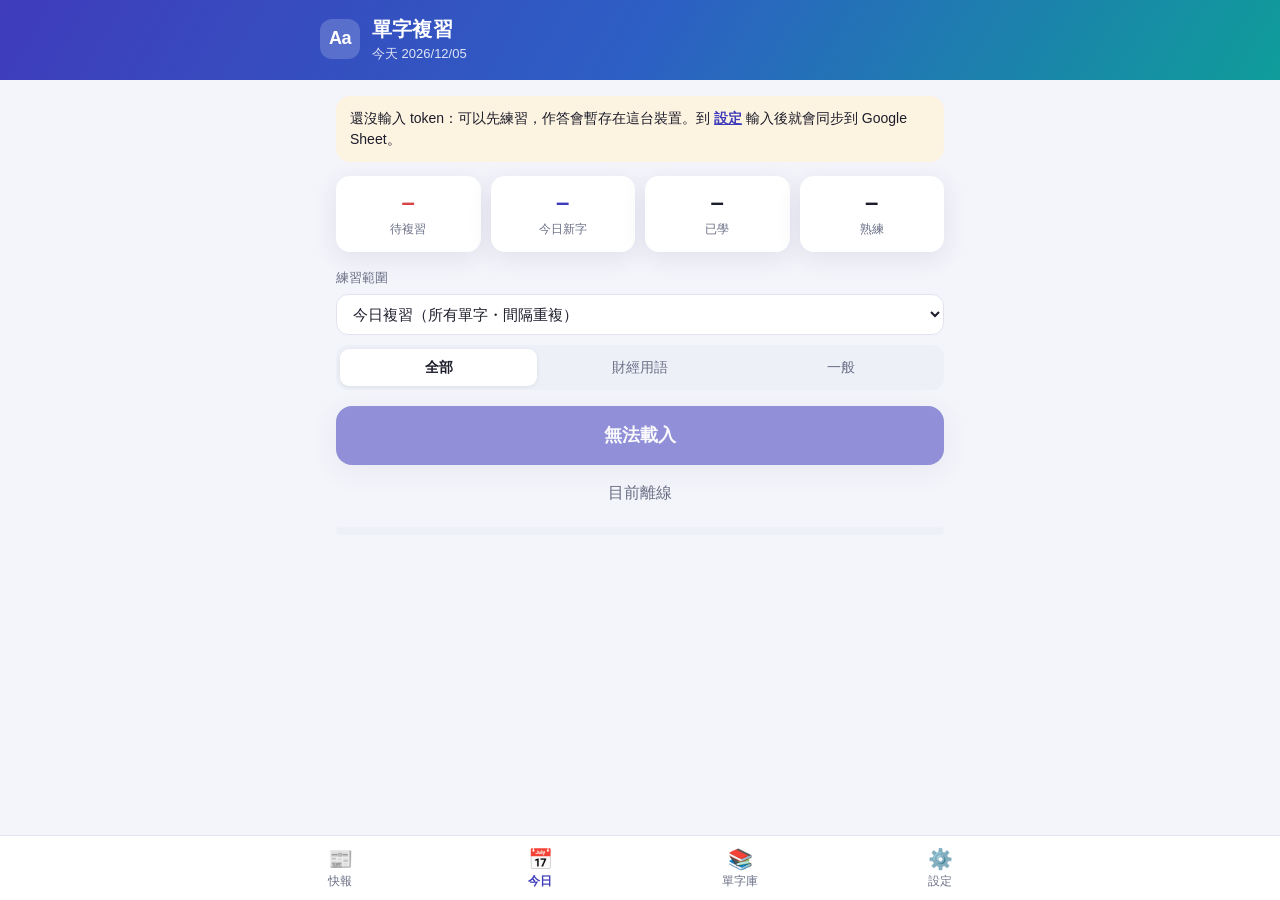
==== study/index.html @ 0e76d695 "Study: practice words from a single news issue, then jump to read it Adds a practice-scope selector " ====
<!doctype html>
<html lang="zh-Hant">
<head>
  <meta charset="utf-8">
  <meta name="viewport" content="width=device-width, initial-scale=1, viewport-fit=cover">
  <title>單字複習｜半導體快報</title>
  <meta name="description" content="半導體新聞英文單字：翻牌、間隔重複、科技例句">
  <meta name="theme-color" content="#3f3cbb">
  <link rel="manifest" href="manifest.webmanifest">
  <link rel="icon" href="icons/icon.svg" type="image/svg+xml">
  <link rel="apple-touch-icon" href="icons/apple-touch-icon.png">
  <meta name="apple-mobile-web-app-capable" content="yes">
  <meta name="mobile-web-app-capable" content="yes">
  <meta name="apple-mobile-web-app-status-bar-style" content="black-translucent">
  <meta name="apple-mobile-web-app-title" content="半導體快報">
  <link rel="stylesheet" href="app.css">
</head>
<body>
  <header class="top">
    <div class="top-inner">
      <div class="brand">
        <span class="logo">Aa</span>
        <div>
          <h1>單字複習</h1>
          <p class="sub" id="today-label">半導體新聞單字</p>
        </div>
      </div>
      <button class="sync-pill" id="sync-pill" hidden></button>
    </div>
  </header>

  <main>
    <!-- 今日 -->
    <section class="view" id="view-home">
      <div class="banner" id="home-banner" hidden></div>
      <div class="stats">
        <div class="stat due"><b id="st-due">–</b><span>待複習</span></div>
        <div class="stat new"><b id="st-new">–</b><span>今日新字</span></div>
        <div class="stat"><b id="st-learned">–</b><span>已學</span></div>
        <div class="stat"><b id="st-mature">–</b><span>熟練</span></div>
      </div>
      <label class="src-pick">練習範圍
        <select id="src-sel">
          <option value="all">今日複習（所有單字・間隔重複）</option>
        </select>
      </label>
      <p class="muted small center" id="src-note" hidden></p>
      <div class="seg" id="cat-seg" role="tablist" aria-label="分類">
        <button data-cat="all">全部</button>
        <button data-cat="fin">財經用語</button>
        <button data-cat="general">一般</button>
      </div>
      <button class="btn primary big" id="start-btn" disabled>載入中…</button>
      <p class="muted center" id="home-note"></p>
      <div class="total-bar"><div id="total-fill"></div></div>
      <p class="muted center small" id="total-note"></p>
    </section>

    <!-- 練習 -->
    <section class="view" id="view-study" hidden>
      <div class="study-head">
        <button class="icon-btn" id="quit-btn" aria-label="結束練習">✕</button>
        <div class="progress"><div id="prog-fill"></div></div>
        <span class="prog-text" id="prog-text"></span>
      </div>
      <div class="card" id="card" tabindex="0" aria-live="polite"></div>
      <div class="actions" id="actions"></div>
    </section>

    <!-- 完成 -->
    <section class="view" id="view-done" hidden>
      <div class="done">
        <div class="done-emoji">🎉</div>
        <h2>今天的進度完成了</h2>
        <p id="done-text"></p>
        <a class="btn primary" id="done-read" href="../" hidden>去讀這期新聞 →</a>
        <button class="btn primary" id="done-home">回到首頁</button>
      </div>
    </section>

    <!-- 單字庫 -->
    <section class="view" id="view-browse" hidden>
      <div class="browse-tools">
        <input type="search" id="q" placeholder="搜尋英文或中文…" autocomplete="off">
        <select id="sort" aria-label="排序">
          <option value="recent">最新出現</option>
          <option value="freq">出現次數</option>
          <option value="due">複習日</option>
          <option value="az">A → Z</option>
        </select>
      </div>
      <div class="seg small" id="browse-seg">
        <button data-f="all">全部</button>
        <button data-f="fin">財經</button>
        <button data-f="learned">已學</button>
        <button data-f="hard">常錯</button>
        <button data-f="saved">★ 收藏</button>
      </div>
      <p class="muted small" id="browse-count"></p>
      <ul class="word-list" id="word-list"></ul>
      <button class="btn ghost" id="more-btn" hidden>顯示更多</button>
    </section>

    <!-- 設定 -->
    <section class="view" id="view-settings" hidden>
      <form class="settings" id="settings-form" autocomplete="off">
        <label>API 網址（Apps Script 的 /exec）
          <input type="url" id="set-url" required>
        </label>
        <label>Token（寫入進度用，只存在這台裝置）
          <div class="row">
            <input type="password" id="set-token" placeholder="貼上 API_TOKEN">
            <button type="button" class="btn ghost" id="toggle-token">顯示</button>
          </div>
        </label>
        <label>每天新字數
          <input type="number" id="set-new" min="0" max="200" step="5">
        </label>
        <label class="check"><input type="checkbox" id="set-speak"> 翻到新卡片時自動唸出單字</label>
        <div class="row">
          <button class="btn primary" type="submit">儲存</button>
          <button class="btn ghost" type="button" id="test-btn">測試連線</button>
        </div>
        <p class="small" id="set-msg"></p>
      </form>
      <div class="settings-extra">
        <button class="btn ghost" id="clear-cache">清除這台裝置的快取</button>
        <p class="muted small" id="version-label"></p>
      </div>
    </section>
  </main>

  <nav class="tabs" id="tabs">
    <a href="../" class="out"><span>📰</span>快報</a>
    <a href="#home" data-view="home"><span>📅</span>今日</a>
    <a href="#browse" data-view="browse"><span>📚</span>單字庫</a>
    <a href="#settings" data-view="settings"><span>⚙️</span>設定</a>
  </nav>

  <div class="toast" id="toast" role="status" hidden></div>

  <script src="config.js"></script>
  <script src="app.js"></script>
</body>
</html>
---- study/app.css ----
:root {
  --bg: #f4f5fb;
  --surface: #ffffff;
  --surface-2: #eef0f8;
  --text: #1c1d2b;
  --muted: #6b6f86;
  --line: #e0e3ef;
  --brand: #3f3cbb;
  --brand-2: #0f9d9a;
  --brand-soft: #e7e6ff;
  --bad: #d64545;
  --bad-soft: #fdecec;
  --good: #1f9d55;
  --good-soft: #e5f6ec;
  --easy: #2b7bd6;
  --easy-soft: #e6f0fc;
  --fin: #b7791f;
  --fin-soft: #fdf3e1;
  --mark: #fff1a8;
  --shadow: 0 6px 24px rgba(40, 42, 90, .10);
  --radius: 18px;
  --en: "Segoe UI", -apple-system, BlinkMacSystemFont, "Helvetica Neue", Arial, sans-serif;
  --zh: "Microsoft JhengHei", "PingFang TC", "Noto Sans TC", sans-serif;
  color-scheme: light;
}
@media (prefers-color-scheme: dark) {
  :root {
    --bg: #11121a;
    --surface: #1b1d29;
    --surface-2: #242737;
    --text: #e9eaf3;
    --muted: #9a9eb8;
    --line: #2f3245;
    --brand: #8e8bff;
    --brand-2: #3cc9c5;
    --brand-soft: #2a2950;
    --bad: #ff7b7b;
    --bad-soft: #3a2024;
    --good: #5fd08f;
    --good-soft: #1b3326;
    --easy: #6fb0ff;
    --easy-soft: #1c2a3d;
    --fin: #f0b45a;
    --fin-soft: #3a2f1c;
    --mark: #5c5220;
    --shadow: 0 6px 24px rgba(0, 0, 0, .35);
    color-scheme: dark;
  }
}

* { box-sizing: border-box; }
html, body { margin: 0; }
body {
  background: var(--bg);
  color: var(--text);
  font-family: var(--en), var(--zh);
  font-size: 16px;
  line-height: 1.5;
  -webkit-tap-highlight-color: transparent;
  padding-bottom: calc(72px + env(safe-area-inset-bottom));
}
button, input, select { font: inherit; color: inherit; }
[hidden] { display: none !important; }

/* ---------- header ---------- */
.top {
  background: linear-gradient(120deg, #3f3cbb 0%, #2d5fc4 50%, #0f9d9a 100%);
  color: #fff;
  padding: calc(14px + env(safe-area-inset-top)) 16px 16px;
}
.top-inner { max-width: 640px; margin: 0 auto; display: flex; align-items: center; justify-content: space-between; gap: 12px; }
.brand { display: flex; align-items: center; gap: 12px; }
.logo {
  width: 40px; height: 40px; border-radius: 12px; display: grid; place-items: center;
  background: rgba(255,255,255,.18); font-weight: 800; font-size: 18px; letter-spacing: -.5px;
}
.top h1 { margin: 0; font-size: 20px; letter-spacing: .2px; }
.sub { margin: 0; font-size: 13px; opacity: .85; }
.sync-pill {
  border: 0; border-radius: 999px; padding: 6px 12px; font-size: 13px;
  background: rgba(255,255,255,.2); color: #fff; cursor: pointer;
}
.sync-pill.warn { background: #ffd166; color: #3b2c00; }

main { max-width: 640px; margin: 0 auto; padding: 16px; }
.view { animation: fade .18s ease; }
@keyframes fade { from { opacity: 0; transform: translateY(4px); } to { opacity: 1; transform: none; } }

.muted { color: var(--muted); }
.small { font-size: 13px; }
.center { text-align: center; }

.banner {
  background: var(--fin-soft); color: var(--text); border-radius: 14px;
  padding: 12px 14px; margin-bottom: 14px; font-size: 14px;
}
.banner a { color: var(--brand); font-weight: 600; }

/* ---------- home ---------- */
.stats { display: grid; grid-template-columns: repeat(4, 1fr); gap: 10px; margin-bottom: 16px; }
.stat {
  background: var(--surface); border-radius: 14px; padding: 12px 6px; text-align: center; box-shadow: var(--shadow);
}
.stat b { display: block; font-size: 24px; line-height: 1.2; font-variant-numeric: tabular-nums; }
.stat span { font-size: 12px; color: var(--muted); }
.stat.due b { color: var(--bad); }
.stat.new b { color: var(--brand); }

.seg { display: flex; background: var(--surface-2); border-radius: 12px; padding: 4px; gap: 4px; margin-bottom: 16px; }
.seg button {
  flex: 1; border: 0; background: transparent; padding: 8px 4px; border-radius: 9px; cursor: pointer; font-size: 14px; color: var(--muted);
}
.seg button.on { background: var(--surface); color: var(--text); font-weight: 600; box-shadow: 0 1px 4px rgba(0,0,0,.08); }
.seg.small button { padding: 6px 4px; font-size: 13px; }

.btn {
  border: 0; border-radius: 12px; padding: 10px 16px; cursor: pointer; font-weight: 600;
  background: var(--surface-2); color: var(--text);
}
.btn:disabled { opacity: .55; cursor: default; }
.btn.primary { background: var(--brand); color: #fff; }
.btn.ghost { background: transparent; border: 1px solid var(--line); }
.btn.big { width: 100%; padding: 16px; font-size: 18px; border-radius: 16px; box-shadow: var(--shadow); }

.total-bar { height: 8px; background: var(--surface-2); border-radius: 99px; overflow: hidden; margin-top: 22px; }
.total-bar div { height: 100%; width: 0; background: linear-gradient(90deg, var(--brand), var(--brand-2)); transition: width .4s; }

/* ---------- study ---------- */
.study-head { display: flex; align-items: center; gap: 10px; margin-bottom: 14px; }
.icon-btn { border: 0; background: var(--surface-2); width: 36px; height: 36px; border-radius: 10px; cursor: pointer; flex: none; }
.progress { flex: 1; height: 8px; background: var(--surface-2); border-radius: 99px; overflow: hidden; }
.progress div { height: 100%; width: 0; background: var(--brand); transition: width .25s; }
.prog-text { font-size: 13px; color: var(--muted); font-variant-numeric: tabular-nums; min-width: 48px; text-align: right; }

.card { perspective: 1400px; outline: none; cursor: pointer; }
.card-inner {
  display: grid; transition: transform .45s cubic-bezier(.3,.7,.3,1); transform-style: preserve-3d; min-height: 360px;
}
.card.flipped .card-inner { transform: rotateY(180deg); }
.face {
  grid-area: 1 / 1; backface-visibility: hidden; -webkit-backface-visibility: hidden;
  background: var(--surface); border-radius: var(--radius); box-shadow: var(--shadow); padding: 22px 20px;
  display: flex; flex-direction: column;
}
.face.back { transform: rotateY(180deg); }
.front { align-items: center; justify-content: center; text-align: center; gap: 10px; }
.chips { display: flex; gap: 6px; flex-wrap: wrap; justify-content: center; }
.chip { font-size: 12px; padding: 2px 9px; border-radius: 99px; background: var(--surface-2); color: var(--muted); }
.chip.fin { background: var(--fin-soft); color: var(--fin); font-weight: 600; }
.chip.new { background: var(--brand-soft); color: var(--brand); font-weight: 600; }
.chip.again { background: var(--bad-soft); color: var(--bad); font-weight: 600; }
.word { font-size: clamp(30px, 8vw, 42px); font-weight: 700; letter-spacing: -.3px; line-height: 1.15; word-break: break-word; }
.speak { border: 0; background: var(--surface-2); border-radius: 99px; padding: 6px 14px; cursor: pointer; font-size: 15px; }
.hint { font-size: 13px; color: var(--muted); margin-top: 8px; }

.back-word { display: flex; align-items: center; gap: 8px; font-size: 20px; font-weight: 700; }
.back-word .speak { padding: 3px 10px; font-size: 13px; }
.meaning { font-family: var(--zh); font-size: 26px; font-weight: 700; margin: 6px 0 14px; line-height: 1.35; }
.label { font-size: 12px; font-weight: 700; letter-spacing: .08em; color: var(--muted); text-transform: uppercase; margin-bottom: 4px; }
.ctx { background: var(--surface-2); border-radius: 12px; padding: 12px 14px; }
.ctx p { margin: 0; font-size: 15px; line-height: 1.6; }
.ctx mark { background: var(--mark); color: inherit; border-radius: 3px; padding: 0 2px; }
.src { font-size: 12px; color: var(--muted); margin-top: 6px; }
.ai { margin-top: 12px; }
.ai-btn {
  width: 100%; border: 1px dashed var(--brand); background: transparent; color: var(--brand);
  border-radius: 12px; padding: 10px; cursor: pointer; font-weight: 600;
}
.ai-list { list-style: none; margin: 0; padding: 0; display: grid; gap: 10px; }
.ai-list li { border-left: 3px solid var(--brand-2); padding: 2px 0 2px 10px; }
.ai-list .en { font-size: 15px; }
.ai-list .zh { font-family: var(--zh); font-size: 14px; color: var(--muted); }
.ai-list .chip { margin-right: 6px; }
.ai-err { font-size: 13px; color: var(--bad); }

.actions { display: grid; gap: 10px; margin-top: 16px; }
.actions.three { grid-template-columns: 1fr 1fr 1fr; }
.grade { border: 0; border-radius: 14px; padding: 12px 6px; cursor: pointer; font-weight: 700; font-size: 16px; }
.grade small { display: block; font-weight: 500; font-size: 12px; opacity: .8; }
.grade.g0 { background: var(--bad-soft); color: var(--bad); }
.grade.g2 { background: var(--good-soft); color: var(--good); }
.grade.g3 { background: var(--easy-soft); color: var(--easy); }
.kbd-hint { text-align: center; font-size: 12px; color: var(--muted); }
@media (hover: none) { .kbd-hint { display: none; } }

.done { text-align: center; padding: 48px 16px; }
.done-emoji { font-size: 56px; }
.done h2 { margin: 8px 0; }

/* ---------- browse ---------- */
.browse-tools { display: flex; gap: 8px; margin-bottom: 12px; }
.browse-tools input, .browse-tools select, .settings input {
  border: 1px solid var(--line); background: var(--surface); border-radius: 12px; padding: 10px 12px; min-width: 0;
}
.browse-tools input { flex: 1; }
.word-list { list-style: none; margin: 0; padding: 0; display: grid; gap: 8px; }
.word-list li { background: var(--surface); border-radius: 14px; padding: 12px 14px; box-shadow: var(--shadow); cursor: pointer; }
.wl-top { display: flex; align-items: baseline; gap: 8px; }
.wl-word { font-weight: 700; }
.wl-mean { font-family: var(--zh); color: var(--muted); font-size: 14px; flex: 1; min-width: 0; overflow: hidden; text-overflow: ellipsis; white-space: nowrap; }
.wl-status { font-size: 12px; white-space: nowrap; }
.wl-status.due { color: var(--bad); font-weight: 600; }
.wl-status.new { color: var(--brand); }
.wl-detail { margin-top: 10px; display: grid; gap: 8px; cursor: default; }
.wl-detail .meaning { font-size: 18px; margin: 0; }
#more-btn { width: 100%; margin-top: 12px; }

/* ---------- settings ---------- */
.settings { display: grid; gap: 14px; background: var(--surface); padding: 18px; border-radius: var(--radius); box-shadow: var(--shadow); }
.settings label { display: grid; gap: 6px; font-size: 14px; font-weight: 600; }
.settings input { width: 100%; font-weight: 400; }
.settings .row { display: flex; gap: 8px; align-items: center; }
.settings .row .btn { flex: none; white-space: nowrap; }
.settings .check { display: flex; align-items: center; gap: 8px; font-weight: 400; }
.settings .check input { width: auto; }
#set-msg.ok { color: var(--good); }
#set-msg.err { color: var(--bad); }
.settings-extra { margin-top: 16px; display: grid; gap: 8px; justify-items: start; }

/* ---------- tabs & toast ---------- */
.tabs {
  position: fixed; left: 0; right: 0; bottom: 0; display: flex; justify-content: center;
  background: var(--surface); border-top: 1px solid var(--line);
  padding: 6px 8px calc(6px + env(safe-area-inset-bottom));
}
.tabs a {
  flex: 1; max-width: 200px; text-align: center; text-decoration: none; color: var(--muted); font-size: 12px;
  padding: 4px 0; border-radius: 10px;
}
.tabs a span { display: block; font-size: 20px; line-height: 1.3; }
.tabs a.on { color: var(--brand); font-weight: 700; }
body.studying .tabs { display: none; }
body.studying { padding-bottom: 16px; }

.toast {
  position: fixed; left: 50%; bottom: calc(84px + env(safe-area-inset-bottom)); transform: translateX(-50%);
  background: #23253a; color: #fff; padding: 10px 16px; border-radius: 12px; font-size: 14px; max-width: calc(100% - 32px);
  box-shadow: var(--shadow); z-index: 10;
}

@media (max-width: 340px) {
  .stats { grid-template-columns: repeat(2, 1fr); }
}
@media (prefers-reduced-motion: reduce) {
  .card-inner, .view { transition: none; animation: none; }
}

/* ---- 合併到快報網站後新增 ---- */
.chip.star { background: #fef3c7; color: #b45309; font-weight: 600; }
.star-btn { font: inherit; font-size: 13px; padding: 2px 10px; border-radius: 99px; border: 1px solid currentColor;
  background: transparent; color: var(--muted); cursor: pointer; margin-left: 6px; vertical-align: middle; }
.star-btn.on { background: #fef3c7; border-color: #f59e0b; color: #b45309; }
.gw { cursor: pointer; border-bottom: 1px dotted currentColor; }
.gw:hover { color: var(--brand); }

/* ---- 練習範圍（某一期） ---- */
.src-pick { display: grid; gap: 6px; font-size: 13px; color: var(--muted); margin: 4px 0 10px; }
.src-pick select { font: inherit; font-size: 15px; color: var(--text, inherit); padding: 10px 12px; border-radius: 12px;
  border: 1px solid var(--line); background: var(--surface); }
#src-note { margin: -2px 0 10px; }
#done-read { display: inline-block; text-decoration: none; margin-bottom: 8px; }
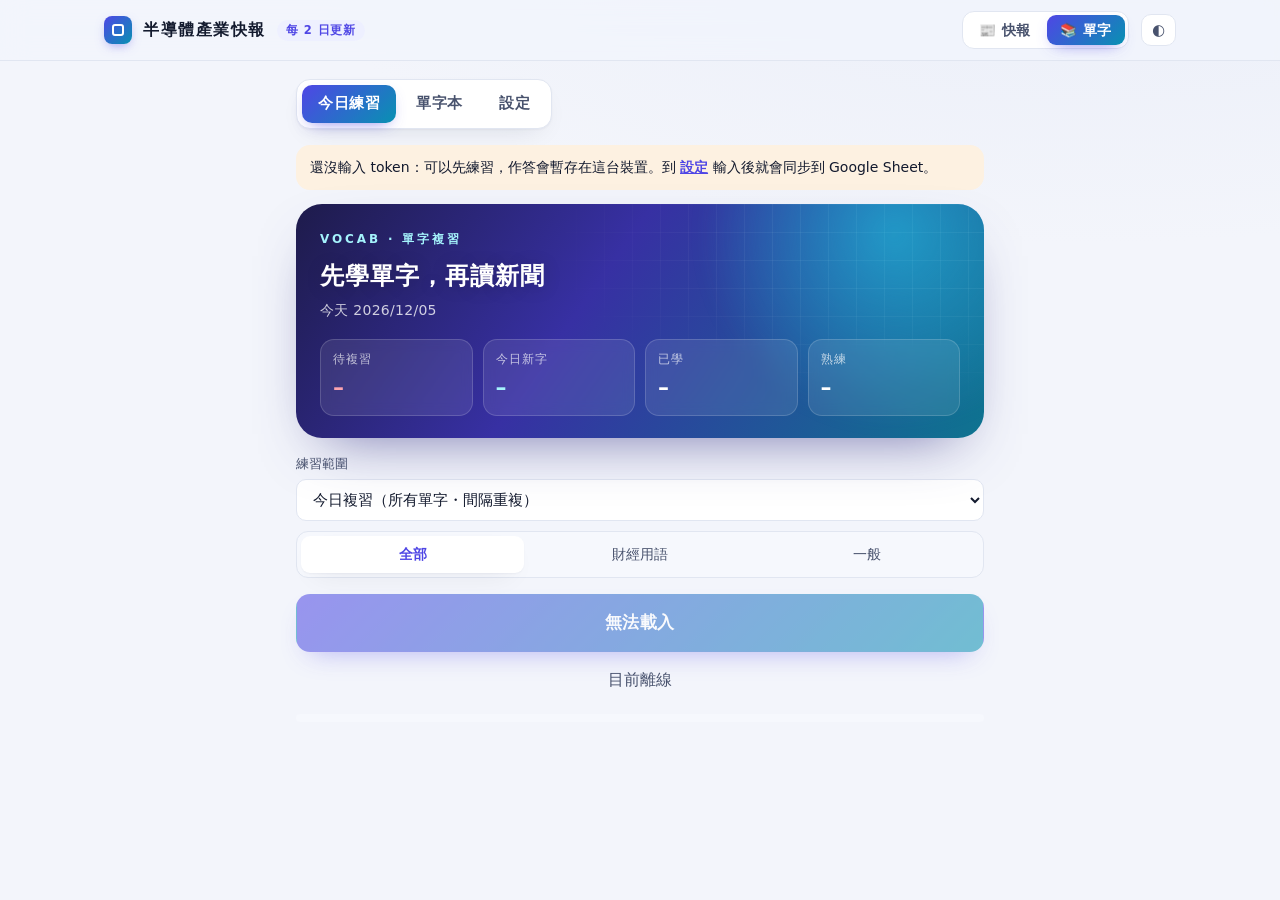
==== commit b2cccc08: "Unify news site and study page: shared shell, nav and cross-links - assets/shell.css: shared tokens," ====
--- a/study/index.html
+++ b/study/index.html
@@ -5,7 +5,7 @@
   <meta name="viewport" content="width=device-width, initial-scale=1, viewport-fit=cover">
   <title>單字複習｜半導體快報</title>
   <meta name="description" content="半導體新聞英文單字：翻牌、間隔重複、科技例句">
-  <meta name="theme-color" content="#3f3cbb">
+  <meta name="theme-color" content="#1e1b4b">
   <link rel="manifest" href="manifest.webmanifest">
   <link rel="icon" href="icons/icon.svg" type="image/svg+xml">
   <link rel="apple-touch-icon" href="icons/apple-touch-icon.png">
@@ -13,31 +13,57 @@
   <meta name="mobile-web-app-capable" content="yes">
   <meta name="apple-mobile-web-app-status-bar-style" content="black-translucent">
   <meta name="apple-mobile-web-app-title" content="半導體快報">
+  <link rel="stylesheet" href="../assets/shell.css">
   <link rel="stylesheet" href="app.css">
+  <script>
+    // 深淺色跟快報共用同一個設定（wr-theme），在畫面繪製前套用
+    (function () {
+      var t = null;
+      try { t = localStorage.getItem('wr-theme'); } catch (e) {}
+      if (!t && window.matchMedia && matchMedia('(prefers-color-scheme: dark)').matches) t = 'dark';
+      document.documentElement.setAttribute('data-theme', t || 'light');
+    })();
+  </script>
 </head>
 <body>
-  <header class="top">
-    <div class="top-inner">
-      <div class="brand">
-        <span class="logo">Aa</span>
-        <div>
-          <h1>單字複習</h1>
-          <p class="sub" id="today-label">半導體新聞單字</p>
-        </div>
+  <header class="topbar">
+    <div class="topbar-in">
+      <a class="brand" href="../">
+        <span class="brand-mark"></span>
+        <span class="brand-text">半導體產業快報</span>
+        <span class="brand-cadence">每 2 日更新</span>
+      </a>
+      <nav class="appnav" aria-label="切換">
+        <a href="../">📰 快報</a>
+        <a href="./" class="is-on" aria-current="page">📚 單字</a>
+      </nav>
+      <div class="topbar-tools">
+        <button class="sync-pill" id="sync-pill" hidden></button>
+        <button id="btn-theme" class="tb-btn" type="button" title="切換深色 / 淺色">◐</button>
       </div>
-      <button class="sync-pill" id="sync-pill" hidden></button>
     </div>
   </header>
 
   <main>
+    <nav class="tabs" id="tabs">
+      <a class="tab" href="#home" data-view="home">今日練習</a>
+      <a class="tab" href="#browse" data-view="browse">單字本</a>
+      <a class="tab" href="#settings" data-view="settings">設定</a>
+    </nav>
+
     <!-- 今日 -->
     <section class="view" id="view-home">
       <div class="banner" id="home-banner" hidden></div>
-      <div class="stats">
-        <div class="stat due"><b id="st-due">–</b><span>待複習</span></div>
-        <div class="stat new"><b id="st-new">–</b><span>今日新字</span></div>
-        <div class="stat"><b id="st-learned">–</b><span>已學</span></div>
-        <div class="stat"><b id="st-mature">–</b><span>熟練</span></div>
+      <div class="hero">
+        <p class="eyebrow">VOCAB · 單字複習</p>
+        <h1>先學單字，再讀新聞</h1>
+        <p class="hero-sub" id="today-label">半導體新聞單字</p>
+        <div class="stats">
+          <div class="stat due"><span>待複習</span><b id="st-due">–</b></div>
+          <div class="stat new"><span>今日新字</span><b id="st-new">–</b></div>
+          <div class="stat"><span>已學</span><b id="st-learned">–</b></div>
+          <div class="stat"><span>熟練</span><b id="st-mature">–</b></div>
+        </div>
       </div>
       <label class="src-pick">練習範圍
         <select id="src-sel">
@@ -130,13 +156,6 @@
     </section>
   </main>
 
-  <nav class="tabs" id="tabs">
-    <a href="../" class="out"><span>📰</span>快報</a>
-    <a href="#home" data-view="home"><span>📅</span>今日</a>
-    <a href="#browse" data-view="browse"><span>📚</span>單字庫</a>
-    <a href="#settings" data-view="settings"><span>⚙️</span>設定</a>
-  </nav>
-
   <div class="toast" id="toast" role="status" hidden></div>
 
   <script src="config.js"></script>
--- a/assets/shell.css
+++ b/assets/shell.css
@@ -0,0 +1,191 @@
+/* ============================================================
+   快報與單字複習共用的外殼：色票、頂部列、漸層標題區、分頁籤。
+   index.html 與 study/index.html 都先載入這支，再載入各自的樣式。
+   ============================================================ */
+
+:root{
+  color-scheme:light;
+
+  --bg:#f3f5fb;
+  --bg-2:#e9edf8;
+  --surface:#ffffff;
+  --surface-2:#f6f8fd;
+  --ink:#131a2e;
+  --ink-2:#48526d;
+  --ink-3:#8790a8;
+  --rule:#e1e6f1;
+  --rule-soft:#edf0f7;
+  --brand:#4f46e5;
+  --brand-2:#0891b2;
+  --brand-soft:#eef0ff;
+  --veil:rgba(243,245,251,.9);
+  --ok:#15803d;   --ok-bg:#e8f7ee;
+  --warn:#b45309; --warn-bg:#fdf1e1;
+  --hl:rgba(250,204,21,.38);          /* 字彙螢光筆 */
+  --shadow:0 1px 2px rgba(19,26,46,.04),0 10px 28px -14px rgba(19,26,46,.16);
+  --shadow-lift:0 2px 4px rgba(19,26,46,.05),0 18px 40px -16px rgba(19,26,46,.24);
+
+  /* 分類色系 */
+  --c-violet:#7c3aed;  --c-teal:#0d9488;   --c-emerald:#059669; --c-amber:#d97706;
+  --c-rose:#e11d48;    --c-sky:#0284c7;    --c-fuchsia:#c026d3; --c-orange:#ea580c;
+  --c-slate:#64748b;
+
+  --radius:16px;
+  --radius-s:10px;
+  --topbar-h:60px;
+  --mono:ui-monospace,SFMono-Regular,"Cascadia Mono",Consolas,monospace;
+  --sans:-apple-system,BlinkMacSystemFont,"Segoe UI","PingFang TC","Hiragino Sans",
+         "Noto Sans TC","Microsoft JhengHei","微軟正黑體",system-ui,sans-serif;
+  --en:"Segoe UI",-apple-system,BlinkMacSystemFont,"Helvetica Neue",Arial,system-ui,sans-serif;
+}
+
+html[data-theme="dark"]{
+  color-scheme:dark;
+
+  --bg:#0b1020;
+  --bg-2:#10172b;
+  --surface:#141b30;
+  --surface-2:#19213a;
+  --ink:#e7eaf6;
+  --ink-2:#a9b1c9;
+  --ink-3:#737c97;
+  --rule:#253051;
+  --rule-soft:#1d2641;
+  --brand:#8b93ff;
+  --brand-2:#22d3ee;
+  --brand-soft:#1c2250;
+  --veil:rgba(11,16,32,.9);
+  --ok:#4ade80;   --ok-bg:#12281d;
+  --warn:#fbbf24; --warn-bg:#2d2310;
+  --hl:rgba(250,204,21,.3);
+  --shadow:0 1px 2px rgba(0,0,0,.3),0 10px 28px -14px rgba(0,0,0,.6);
+  --shadow-lift:0 2px 4px rgba(0,0,0,.35),0 18px 40px -16px rgba(0,0,0,.7);
+
+  --c-violet:#a78bfa;  --c-teal:#2dd4bf;   --c-emerald:#34d399; --c-amber:#fbbf24;
+  --c-rose:#fb7185;    --c-sky:#38bdf8;    --c-fuchsia:#e879f9; --c-orange:#fb923c;
+  --c-slate:#94a3b8;
+}
+
+/* ---------- 頂部列 ---------- */
+.topbar{
+  position:sticky;top:0;z-index:40;
+  background:color-mix(in srgb,var(--bg) 78%,transparent);
+  -webkit-backdrop-filter:saturate(1.6) blur(14px);
+  backdrop-filter:saturate(1.6) blur(14px);
+  border-bottom:1px solid var(--rule);
+}
+.topbar-in{
+  max-width:1120px;margin:0 auto;padding:11px 24px;
+  display:flex;align-items:center;gap:12px;flex-wrap:wrap;
+}
+.brand{display:flex;align-items:center;gap:11px;margin-right:auto}
+.brand-mark{
+  width:28px;height:28px;flex:none;border-radius:8px;position:relative;
+  background:linear-gradient(135deg,#4f46e5,#0891b2);
+  box-shadow:0 4px 12px -4px rgba(79,70,229,.6);
+}
+.brand-mark::after{
+  content:"";position:absolute;inset:8px;border:2px solid #fff;border-radius:3px;
+}
+.brand-text{color:var(--ink);font-weight:700;font-size:15.5px;letter-spacing:.1em}
+.brand-cadence{
+  font-size:11.5px;color:var(--brand);letter-spacing:.08em;font-weight:600;
+  background:var(--brand-soft);padding:2px 9px;border-radius:999px;
+}
+.brand{color:inherit;text-decoration:none}
+.brand:hover{text-decoration:none}
+.topbar-tools{display:flex;align-items:center;gap:8px}
+
+/* 快報／單字 切換 */
+.appnav{
+  display:flex;gap:3px;padding:3px;border-radius:12px;
+  background:var(--surface);border:1px solid var(--rule);
+}
+.appnav a{
+  font-size:13.5px;font-weight:600;letter-spacing:.04em;white-space:nowrap;
+  padding:5px 13px;border-radius:9px;color:var(--ink-2);text-decoration:none;
+  transition:color .15s,background .15s;
+}
+.appnav a:hover{color:var(--ink);background:var(--surface-2);text-decoration:none}
+.appnav a.is-on{color:#fff;background:linear-gradient(135deg,#4f46e5,#0891b2);box-shadow:0 6px 16px -8px rgba(79,70,229,.8)}
+.tb-btn{
+  font:inherit;font-size:15px;line-height:1.2;cursor:pointer;
+  padding:6px 10px;border-radius:var(--radius-s);
+  border:1px solid var(--rule);background:var(--surface);color:var(--ink-2);
+}
+.tb-btn:hover{border-color:var(--ink-3);color:var(--ink)}
+
+/* ---------- 標題區（漸層 hero） ---------- */
+.hero{
+  position:relative;overflow:hidden;isolation:isolate;
+  border-radius:26px;padding:40px 44px 30px;color:#fff;
+  background:linear-gradient(125deg,#1e1b4b 0%,#3730a3 42%,#0e7490 100%);
+  box-shadow:0 24px 60px -28px rgba(49,46,129,.7);
+}
+/* 晶圓網格＋兩團光暈 */
+.hero::before{
+  content:"";position:absolute;inset:0;z-index:-1;
+  background-image:
+    linear-gradient(rgba(255,255,255,.07) 1px,transparent 1px),
+    linear-gradient(90deg,rgba(255,255,255,.07) 1px,transparent 1px);
+  background-size:28px 28px;
+  -webkit-mask-image:radial-gradient(ellipse 70% 90% at 88% 20%,#000 20%,transparent 75%);
+  mask-image:radial-gradient(ellipse 70% 90% at 88% 20%,#000 20%,transparent 75%);
+}
+.hero::after{
+  content:"";position:absolute;z-index:-1;width:420px;height:420px;right:-120px;top:-180px;
+  border-radius:50%;background:radial-gradient(circle,rgba(34,211,238,.55),transparent 65%);
+  filter:blur(10px);
+}
+.eyebrow{
+  margin:0 0 12px;font-size:12px;font-weight:700;letter-spacing:.24em;
+  color:#a5f3fc;
+}
+.hero h1{
+  margin:0 0 8px;font-size:32px;line-height:1.35;font-weight:800;letter-spacing:.04em;
+  text-shadow:0 2px 18px rgba(0,0,0,.18);
+}
+.hero-sub{margin:0;font-size:14px;color:rgba(255,255,255,.78);letter-spacing:.02em;max-width:880px}
+
+/* ---------- 分頁 ---------- */
+.tabs{
+  display:flex;gap:4px;margin:26px 0 0;padding:5px;width:max-content;max-width:100%;
+  background:var(--surface);border:1px solid var(--rule);border-radius:14px;box-shadow:var(--shadow);
+}
+.tab{
+  font-family:var(--sans);font-size:14.5px;cursor:pointer;font-weight:600;
+  background:none;border:0;border-radius:10px;
+  padding:8px 16px;color:var(--ink-2);letter-spacing:.04em;
+  white-space:nowrap;transition:color .15s,background .15s;
+}
+.tab:hover{color:var(--ink);background:var(--surface-2)}
+.tab.is-on{color:#fff;background:linear-gradient(135deg,#4f46e5,#0891b2);box-shadow:0 6px 16px -8px rgba(79,70,229,.8)}
+.pill{
+  display:inline-block;margin-left:6px;min-width:20px;padding:0 6px;
+  font-size:11.5px;line-height:18px;text-align:center;border-radius:999px;
+  background:var(--surface-2);color:var(--ink-3);font-weight:700;font-variant-numeric:tabular-nums;
+}
+.pill:empty{display:none}
+.tab.is-on .pill{background:rgba(255,255,255,.22);color:#fff}
+a.tab{text-decoration:none;display:inline-block}
+a.tab:hover{text-decoration:none}
+
+@media (max-width:720px){
+  .topbar-in{gap:8px;padding:9px 16px}
+  .brand{flex:1 1 auto;min-width:0;margin-right:0;gap:9px}
+  .brand-text{font-size:14.5px;letter-spacing:.04em;white-space:nowrap;overflow:hidden;text-overflow:ellipsis}
+  .brand-cadence{display:none}
+  .appnav a{padding:5px 10px;font-size:13px;letter-spacing:0}
+  .hero{padding:26px 20px 22px;border-radius:20px}
+  .hero h1{font-size:23px}
+  .hero-sub{font-size:13px}
+  .tabs{width:auto;overflow-x:auto;scrollbar-width:none}
+  .tabs::-webkit-scrollbar{display:none}
+  .tab{font-size:13.5px;padding:7px 12px}
+}
+@media (max-width:360px){
+  .brand-text{display:none}
+}
+@media print{
+  .topbar,.tabs{display:none!important}
+}
--- a/study/app.css
+++ b/study/app.css
@@ -1,88 +1,46 @@
+/* 色票、字型、頂部列、hero、分頁籤都來自 ../assets/shell.css（與快報共用）；
+   這裡只把單字複習原本用的變數名對應過去，再補幾個評分按鈕用的顏色。 */
 :root {
-  --bg: #f4f5fb;
-  --surface: #ffffff;
-  --surface-2: #eef0f8;
-  --text: #1c1d2b;
-  --muted: #6b6f86;
-  --line: #e0e3ef;
-  --brand: #3f3cbb;
-  --brand-2: #0f9d9a;
-  --brand-soft: #e7e6ff;
-  --bad: #d64545;
-  --bad-soft: #fdecec;
-  --good: #1f9d55;
-  --good-soft: #e5f6ec;
-  --easy: #2b7bd6;
-  --easy-soft: #e6f0fc;
-  --fin: #b7791f;
-  --fin-soft: #fdf3e1;
-  --mark: #fff1a8;
-  --shadow: 0 6px 24px rgba(40, 42, 90, .10);
-  --radius: 18px;
-  --en: "Segoe UI", -apple-system, BlinkMacSystemFont, "Helvetica Neue", Arial, sans-serif;
-  --zh: "Microsoft JhengHei", "PingFang TC", "Noto Sans TC", sans-serif;
-  color-scheme: light;
-}
-@media (prefers-color-scheme: dark) {
-  :root {
-    --bg: #11121a;
-    --surface: #1b1d29;
-    --surface-2: #242737;
-    --text: #e9eaf3;
-    --muted: #9a9eb8;
-    --line: #2f3245;
-    --brand: #8e8bff;
-    --brand-2: #3cc9c5;
-    --brand-soft: #2a2950;
-    --bad: #ff7b7b;
-    --bad-soft: #3a2024;
-    --good: #5fd08f;
-    --good-soft: #1b3326;
-    --easy: #6fb0ff;
-    --easy-soft: #1c2a3d;
-    --fin: #f0b45a;
-    --fin-soft: #3a2f1c;
-    --mark: #5c5220;
-    --shadow: 0 6px 24px rgba(0, 0, 0, .35);
-    color-scheme: dark;
-  }
+  --text: var(--ink);
+  --muted: var(--ink-2);
+  --line: var(--rule);
+  --bad: #dc2626;   --bad-soft: #fdecec;
+  --good: var(--ok); --good-soft: var(--ok-bg);
+  --easy: #2563eb;  --easy-soft: #e8f0fd;
+  --fin: var(--warn); --fin-soft: var(--warn-bg);
+  --mark: var(--hl);
+  --zh: "PingFang TC", "Noto Sans TC", "Microsoft JhengHei", sans-serif;
+}
+html[data-theme="dark"] {
+  --bad: #f87171;   --bad-soft: #3a1d24;
+  --easy: #60a5fa;  --easy-soft: #16243d;
 }
 
 * { box-sizing: border-box; }
 html, body { margin: 0; }
 body {
-  background: var(--bg);
+  background: radial-gradient(1200px 520px at 85% -120px, var(--bg-2), transparent 70%), var(--bg);
   color: var(--text);
-  font-family: var(--en), var(--zh);
+  font-family: var(--sans);
   font-size: 16px;
   line-height: 1.5;
+  min-height: 100vh;
   -webkit-tap-highlight-color: transparent;
-  padding-bottom: calc(72px + env(safe-area-inset-bottom));
-}
+  padding-bottom: calc(24px + env(safe-area-inset-bottom));
+}
+a { color: var(--brand); }
 button, input, select { font: inherit; color: inherit; }
 [hidden] { display: none !important; }
 
-/* ---------- header ---------- */
-.top {
-  background: linear-gradient(120deg, #3f3cbb 0%, #2d5fc4 50%, #0f9d9a 100%);
-  color: #fff;
-  padding: calc(14px + env(safe-area-inset-top)) 16px 16px;
-}
-.top-inner { max-width: 640px; margin: 0 auto; display: flex; align-items: center; justify-content: space-between; gap: 12px; }
-.brand { display: flex; align-items: center; gap: 12px; }
-.logo {
-  width: 40px; height: 40px; border-radius: 12px; display: grid; place-items: center;
-  background: rgba(255,255,255,.18); font-weight: 800; font-size: 18px; letter-spacing: -.5px;
-}
-.top h1 { margin: 0; font-size: 20px; letter-spacing: .2px; }
-.sub { margin: 0; font-size: 13px; opacity: .85; }
+/* ---------- 頂部列上的同步狀態 ---------- */
 .sync-pill {
-  border: 0; border-radius: 999px; padding: 6px 12px; font-size: 13px;
-  background: rgba(255,255,255,.2); color: #fff; cursor: pointer;
-}
-.sync-pill.warn { background: #ffd166; color: #3b2c00; }
-
-main { max-width: 640px; margin: 0 auto; padding: 16px; }
+  border: 1px solid var(--rule); border-radius: 999px; padding: 4px 11px; font-size: 12.5px; font-weight: 600;
+  background: var(--brand-soft); color: var(--brand); cursor: pointer; white-space: nowrap;
+}
+.sync-pill.warn { background: var(--warn-bg); color: var(--warn); border-color: transparent; }
+
+main { max-width: 720px; margin: 0 auto; padding: 0 16px 16px; }
+#tabs { margin: 18px 0 16px; }
 .view { animation: fade .18s ease; }
 @keyframes fade { from { opacity: 0; transform: translateY(4px); } to { opacity: 1; transform: none; } }
 
@@ -96,31 +54,38 @@
 }
 .banner a { color: var(--brand); font-weight: 600; }
 
-/* ---------- home ---------- */
-.stats { display: grid; grid-template-columns: repeat(4, 1fr); gap: 10px; margin-bottom: 16px; }
+/* ---------- home（hero 外框來自 shell.css，裡面的數字卡跟快報同款） ---------- */
+.hero { margin-bottom: 16px; padding: 26px 24px 22px; }
+.hero h1 { font-size: 24px; }
+.stats { display: grid; grid-template-columns: repeat(4, minmax(0, 1fr)); gap: 10px; margin-top: 18px; }
 .stat {
-  background: var(--surface); border-radius: 14px; padding: 12px 6px; text-align: center; box-shadow: var(--shadow);
-}
-.stat b { display: block; font-size: 24px; line-height: 1.2; font-variant-numeric: tabular-nums; }
-.stat span { font-size: 12px; color: var(--muted); }
-.stat.due b { color: var(--bad); }
-.stat.new b { color: var(--brand); }
+  padding: 11px 12px; border-radius: 14px; min-width: 0;
+  background: rgba(255,255,255,.09); border: 1px solid rgba(255,255,255,.16);
+  -webkit-backdrop-filter: blur(6px); backdrop-filter: blur(6px);
+}
+.stat span { display: block; font-size: 11.5px; color: rgba(255,255,255,.7); letter-spacing: .1em; }
+.stat b { display: block; margin-top: 2px; font-size: 22px; font-weight: 800; font-variant-numeric: tabular-nums; }
+.stat.due b { color: #fda4af; }
+.stat.new b { color: #a5f3fc; }
 
 .seg { display: flex; background: var(--surface-2); border-radius: 12px; padding: 4px; gap: 4px; margin-bottom: 16px; }
 .seg button {
   flex: 1; border: 0; background: transparent; padding: 8px 4px; border-radius: 9px; cursor: pointer; font-size: 14px; color: var(--muted);
 }
-.seg button.on { background: var(--surface); color: var(--text); font-weight: 600; box-shadow: 0 1px 4px rgba(0,0,0,.08); }
+.seg { border: 1px solid var(--rule); }
+.seg button.on { background: var(--surface); color: var(--brand); font-weight: 700; box-shadow: var(--shadow); }
 .seg.small button { padding: 6px 4px; font-size: 13px; }
 
 .btn {
-  border: 0; border-radius: 12px; padding: 10px 16px; cursor: pointer; font-weight: 600;
-  background: var(--surface-2); color: var(--text);
-}
+  border: 1px solid var(--rule); border-radius: var(--radius-s); padding: 10px 16px; cursor: pointer; font-weight: 600;
+  background: var(--surface); color: var(--ink-2); letter-spacing: .03em; text-decoration: none;
+}
+.btn:hover { border-color: var(--ink-3); color: var(--ink); }
 .btn:disabled { opacity: .55; cursor: default; }
-.btn.primary { background: var(--brand); color: #fff; }
-.btn.ghost { background: transparent; border: 1px solid var(--line); }
-.btn.big { width: 100%; padding: 16px; font-size: 18px; border-radius: 16px; box-shadow: var(--shadow); }
+.btn.primary { background: linear-gradient(135deg, #4f46e5, #0891b2); color: #fff; border-color: transparent; }
+.btn.primary:hover { filter: brightness(1.08); color: #fff; }
+.btn.ghost { background: transparent; }
+.btn.big { width: 100%; padding: 15px; font-size: 17px; border-radius: 14px; box-shadow: 0 12px 28px -14px rgba(79,70,229,.8); }
 
 .total-bar { height: 8px; background: var(--surface-2); border-radius: 99px; overflow: hidden; margin-top: 22px; }
 .total-bar div { height: 100%; width: 0; background: linear-gradient(90deg, var(--brand), var(--brand-2)); transition: width .4s; }
@@ -160,7 +125,9 @@
 .ctx { background: var(--surface-2); border-radius: 12px; padding: 12px 14px; }
 .ctx p { margin: 0; font-size: 15px; line-height: 1.6; }
 .ctx mark { background: var(--mark); color: inherit; border-radius: 3px; padding: 0 2px; }
-.src { font-size: 12px; color: var(--muted); margin-top: 6px; }
+.src { display: block; font-size: 12px; color: var(--muted); margin-top: 6px; }
+a.src { color: var(--brand); text-decoration: none; }
+a.src:hover { text-decoration: underline; }
 .ai { margin-top: 12px; }
 .ai-btn {
   width: 100%; border: 1px dashed var(--brand); background: transparent; color: var(--brand);
@@ -217,27 +184,24 @@
 #set-msg.err { color: var(--bad); }
 .settings-extra { margin-top: 16px; display: grid; gap: 8px; justify-items: start; }
 
-/* ---------- tabs & toast ---------- */
-.tabs {
-  position: fixed; left: 0; right: 0; bottom: 0; display: flex; justify-content: center;
-  background: var(--surface); border-top: 1px solid var(--line);
-  padding: 6px 8px calc(6px + env(safe-area-inset-bottom));
-}
-.tabs a {
-  flex: 1; max-width: 200px; text-align: center; text-decoration: none; color: var(--muted); font-size: 12px;
-  padding: 4px 0; border-radius: 10px;
-}
-.tabs a span { display: block; font-size: 20px; line-height: 1.3; }
-.tabs a.on { color: var(--brand); font-weight: 700; }
-body.studying .tabs { display: none; }
-body.studying { padding-bottom: 16px; }
-
+/* ---------- 分頁籤（樣式在 shell.css）＆ toast ---------- */
+body.studying #tabs { display: none; }
+body.studying main { padding-top: 18px; }
 .toast {
-  position: fixed; left: 50%; bottom: calc(84px + env(safe-area-inset-bottom)); transform: translateX(-50%);
+  position: fixed; left: 50%; bottom: calc(24px + env(safe-area-inset-bottom)); transform: translateX(-50%);
   background: #23253a; color: #fff; padding: 10px 16px; border-radius: 12px; font-size: 14px; max-width: calc(100% - 32px);
   box-shadow: var(--shadow); z-index: 10;
 }
 
+@media (max-width: 720px) {
+  .hero { padding: 20px 16px 16px; }
+  .hero h1 { font-size: 20px; }
+  .stats { gap: 8px; margin-top: 14px; }
+  .stat { padding: 9px 8px; text-align: center; }
+  .stat span { letter-spacing: 0; }
+  .stat b { font-size: 19px; }
+  .topbar-tools .sync-pill { padding: 4px 8px; }
+}
 @media (max-width: 340px) {
   .stats { grid-template-columns: repeat(2, 1fr); }
 }
@@ -255,7 +219,7 @@
 
 /* ---- 練習範圍（某一期） ---- */
 .src-pick { display: grid; gap: 6px; font-size: 13px; color: var(--muted); margin: 4px 0 10px; }
-.src-pick select { font: inherit; font-size: 15px; color: var(--text, inherit); padding: 10px 12px; border-radius: 12px;
-  border: 1px solid var(--line); background: var(--surface); }
+.src-pick select { font: inherit; font-size: 15px; color: var(--text, inherit); padding: 10px 12px; border-radius: var(--radius-s);
+  border: 1px solid var(--line); background: var(--surface); width: 100%; min-width: 0; text-overflow: ellipsis; }
 #src-note { margin: -2px 0 10px; }
 #done-read { display: inline-block; text-decoration: none; margin-bottom: 8px; }
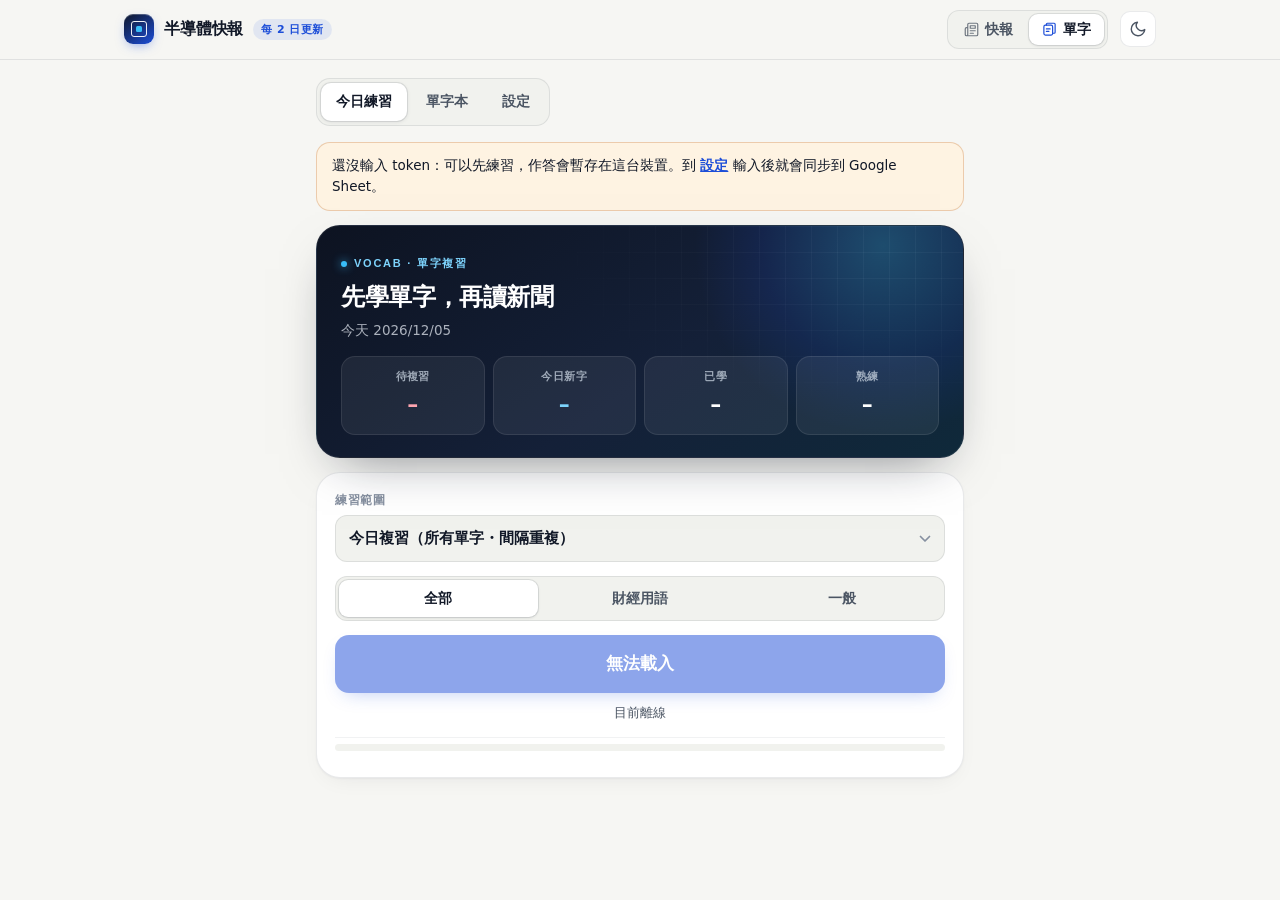
==== commit 14a7c8cb: "Redesign frontend for editorial silicon look and smooth iPhone UX" ====
--- a/study/index.html
+++ b/study/index.html
@@ -5,10 +5,10 @@
   <meta name="viewport" content="width=device-width, initial-scale=1, viewport-fit=cover">
   <title>單字複習｜半導體快報</title>
   <meta name="description" content="半導體新聞英文單字：翻牌、間隔重複、科技例句">
-  <meta name="theme-color" content="#1e1b4b">
+  <meta name="theme-color" id="meta-theme" content="#f6f6f3">
   <link rel="manifest" href="manifest.webmanifest">
-  <link rel="icon" href="icons/icon.svg" type="image/svg+xml">
-  <link rel="apple-touch-icon" href="icons/apple-touch-icon.png">
+  <link rel="icon" href="../assets/icons/icon.svg" type="image/svg+xml">
+  <link rel="apple-touch-icon" href="../assets/icons/apple-touch-icon.png">
   <meta name="apple-mobile-web-app-capable" content="yes">
   <meta name="mobile-web-app-capable" content="yes">
   <meta name="apple-mobile-web-app-status-bar-style" content="black-translucent">
@@ -16,12 +16,15 @@
   <link rel="stylesheet" href="../assets/shell.css">
   <link rel="stylesheet" href="app.css">
   <script>
-    // 深淺色跟快報共用同一個設定（wr-theme），在畫面繪製前套用
+    // 深淺色跟快報共用同一個設定（wr-theme），在畫面繪製前套用並同步 iOS 狀態列色
     (function () {
       var t = null;
       try { t = localStorage.getItem('wr-theme'); } catch (e) {}
       if (!t && window.matchMedia && matchMedia('(prefers-color-scheme: dark)').matches) t = 'dark';
-      document.documentElement.setAttribute('data-theme', t || 'light');
+      t = t || 'light';
+      document.documentElement.setAttribute('data-theme', t);
+      var m = document.getElementById('meta-theme');
+      if (m) m.setAttribute('content', t === 'dark' ? '#090b10' : '#f6f6f3');
     })();
   </script>
 </head>
@@ -29,17 +32,26 @@
   <header class="topbar">
     <div class="topbar-in">
       <a class="brand" href="../">
-        <span class="brand-mark"></span>
-        <span class="brand-text">半導體產業快報</span>
+        <span class="brand-mark" aria-hidden="true"></span>
+        <span class="brand-text">半導體快報</span>
         <span class="brand-cadence">每 2 日更新</span>
       </a>
       <nav class="appnav" aria-label="切換">
-        <a href="../">📰 快報</a>
-        <a href="./" class="is-on" aria-current="page">📚 單字</a>
+        <a href="../">
+          <svg viewBox="0 0 24 24" fill="none" stroke="currentColor" stroke-width="1.9" stroke-linecap="round" stroke-linejoin="round" aria-hidden="true"><path d="M4 22h16a2 2 0 0 0 2-2V4a2 2 0 0 0-2-2H8a2 2 0 0 0-2 2v16a2 2 0 0 1-2 2Zm0 0a2 2 0 0 1-2-2v-9c0-1.1.9-2 2-2h2"/><path d="M18 14h-8M15 18h-5M10 6h8v4h-8V6Z"/></svg>
+          快報
+        </a>
+        <a href="./" class="is-on" aria-current="page">
+          <svg viewBox="0 0 24 24" fill="none" stroke="currentColor" stroke-width="1.9" stroke-linecap="round" stroke-linejoin="round" aria-hidden="true"><rect x="3" y="5" width="14" height="16" rx="2.5"/><path d="M7 5V3.5A1.5 1.5 0 0 1 8.5 2h11A1.5 1.5 0 0 1 21 3.5v13a1.5 1.5 0 0 1-1.5 1.5H17"/><path d="M7 11h6M7 15h4"/></svg>
+          單字
+        </a>
       </nav>
       <div class="topbar-tools">
         <button class="sync-pill" id="sync-pill" hidden></button>
-        <button id="btn-theme" class="tb-btn" type="button" title="切換深色 / 淺色">◐</button>
+        <button id="btn-theme" class="tb-btn" type="button" title="切換深色 / 淺色" aria-label="切換深色 / 淺色">
+          <svg class="icon-moon" viewBox="0 0 24 24" fill="none" stroke="currentColor" stroke-width="1.9" stroke-linecap="round" stroke-linejoin="round" aria-hidden="true"><path d="M21 12.8A9 9 0 1 1 11.2 3a7 7 0 0 0 9.8 9.8Z"/></svg>
+          <svg class="icon-sun" viewBox="0 0 24 24" fill="none" stroke="currentColor" stroke-width="1.9" stroke-linecap="round" stroke-linejoin="round" aria-hidden="true"><circle cx="12" cy="12" r="4"/><path d="M12 2v2m0 16v2M4.93 4.93l1.41 1.41m11.32 11.32 1.41 1.41M2 12h2m16 0h2M6.34 17.66l-1.41 1.41M19.07 4.93l-1.41 1.41"/></svg>
+        </button>
       </div>
     </div>
   </header>
@@ -65,32 +77,47 @@
           <div class="stat"><span>熟練</span><b id="st-mature">–</b></div>
         </div>
       </div>
-      <label class="src-pick">練習範圍
-        <select id="src-sel">
-          <option value="all">今日複習（所有單字・間隔重複）</option>
-        </select>
-      </label>
-      <p class="muted small center" id="src-note" hidden></p>
-      <div class="seg" id="cat-seg" role="tablist" aria-label="分類">
-        <button data-cat="all">全部</button>
-        <button data-cat="fin">財經用語</button>
-        <button data-cat="general">一般</button>
-      </div>
-      <button class="btn primary big" id="start-btn" disabled>載入中…</button>
-      <p class="muted center" id="home-note"></p>
-      <div class="total-bar"><div id="total-fill"></div></div>
-      <p class="muted center small" id="total-note"></p>
+
+      <div class="home-panel">
+        <label class="src-pick">
+          <span>練習範圍</span>
+          <select id="src-sel">
+            <option value="all">今日複習（所有單字・間隔重複）</option>
+          </select>
+        </label>
+        <p class="muted small" id="src-note" hidden></p>
+
+        <div class="seg" id="cat-seg" role="tablist" aria-label="分類">
+          <button type="button" data-cat="all">全部</button>
+          <button type="button" data-cat="fin">財經用語</button>
+          <button type="button" data-cat="general">一般</button>
+        </div>
+
+        <button class="btn primary big" id="start-btn" disabled>載入中…</button>
+        <p class="muted center small" id="home-note"></p>
+
+        <div class="mastery">
+          <div class="total-bar"><div id="total-fill"></div></div>
+          <p class="muted center small" id="total-note"></p>
+        </div>
+      </div>
     </section>
 
     <!-- 練習 -->
     <section class="view" id="view-study" hidden>
       <div class="study-head">
-        <button class="icon-btn" id="quit-btn" aria-label="結束練習">✕</button>
+        <button class="icon-btn" id="quit-btn" type="button" aria-label="結束練習">
+          <svg viewBox="0 0 24 24" fill="none" stroke="currentColor" stroke-width="2.2" stroke-linecap="round" stroke-linejoin="round" aria-hidden="true"><path d="M18 6 6 18M6 6l12 12"/></svg>
+        </button>
         <div class="progress"><div id="prog-fill"></div></div>
         <span class="prog-text" id="prog-text"></span>
       </div>
-      <div class="card" id="card" tabindex="0" aria-live="polite"></div>
-      <div class="actions" id="actions"></div>
+      <div class="card-stage">
+        <div class="card" id="card" tabindex="0" aria-live="polite"></div>
+      </div>
+      <div class="actions-dock">
+        <div class="actions" id="actions"></div>
+      </div>
     </section>
 
     <!-- 完成 -->
@@ -99,15 +126,20 @@
         <div class="done-emoji">🎉</div>
         <h2>今天的進度完成了</h2>
         <p id="done-text"></p>
-        <a class="btn primary" id="done-read" href="../" hidden>去讀這期新聞 →</a>
-        <button class="btn primary" id="done-home">回到首頁</button>
+        <div class="done-actions">
+          <a class="btn primary big" id="done-read" href="../" hidden>去讀這期新聞 →</a>
+          <button class="btn big" id="done-home" type="button">回到首頁</button>
+        </div>
       </div>
     </section>
 
     <!-- 單字庫 -->
     <section class="view" id="view-browse" hidden>
       <div class="browse-tools">
-        <input type="search" id="q" placeholder="搜尋英文或中文…" autocomplete="off">
+        <div class="search-wrap">
+          <svg class="search-ico" viewBox="0 0 24 24" fill="none" stroke="currentColor" stroke-width="2" stroke-linecap="round" stroke-linejoin="round" aria-hidden="true"><circle cx="11" cy="11" r="8"/><path d="m21 21-4.3-4.3"/></svg>
+          <input type="search" id="q" placeholder="搜尋英文或中文…" autocomplete="off">
+        </div>
         <select id="sort" aria-label="排序">
           <option value="recent">最新出現</option>
           <option value="freq">出現次數</option>
@@ -115,16 +147,16 @@
           <option value="az">A → Z</option>
         </select>
       </div>
-      <div class="seg small" id="browse-seg">
-        <button data-f="all">全部</button>
-        <button data-f="fin">財經</button>
-        <button data-f="learned">已學</button>
-        <button data-f="hard">常錯</button>
-        <button data-f="saved">★ 收藏</button>
-      </div>
-      <p class="muted small" id="browse-count"></p>
+      <div class="seg small browse-seg" id="browse-seg">
+        <button type="button" data-f="all">全部</button>
+        <button type="button" data-f="fin">財經</button>
+        <button type="button" data-f="learned">已學</button>
+        <button type="button" data-f="hard">常錯</button>
+        <button type="button" data-f="saved">★ 收藏</button>
+      </div>
+      <p class="muted small browse-count" id="browse-count"></p>
       <ul class="word-list" id="word-list"></ul>
-      <button class="btn ghost" id="more-btn" hidden>顯示更多</button>
+      <button class="btn ghost" id="more-btn" type="button" hidden>顯示更多</button>
     </section>
 
     <!-- 設定 -->
@@ -142,23 +174,51 @@
         <label>每天新字數
           <input type="number" id="set-new" min="0" max="200" step="5">
         </label>
-        <label class="check"><input type="checkbox" id="set-speak"> 翻到新卡片時自動唸出單字</label>
-        <div class="row">
-          <button class="btn primary" type="submit">儲存</button>
+        <label class="check">
+          <input type="checkbox" id="set-speak">
+          <span>翻到新卡片時自動唸出單字</span>
+        </label>
+        <label>AI 例句模型（由便宜到貴）
+          <select id="set-ai-model"><option value="">載入模型清單中…</option></select>
+          <input type="text" id="set-ai-custom" placeholder="輸入模型代號，例如 gemini-3.5-flash-lite" hidden>
+          <span class="small muted" id="ai-model-note">價格為 Google 付費方案每 100 萬 token 的輸入 / 輸出（美元）；標「免費」的模型用免費額度就能產生。</span>
+        </label>
+        <div class="row settings-actions">
+          <button class="btn primary" type="submit">儲存設定</button>
           <button class="btn ghost" type="button" id="test-btn">測試連線</button>
         </div>
         <p class="small" id="set-msg"></p>
       </form>
       <div class="settings-extra">
-        <button class="btn ghost" id="clear-cache">清除這台裝置的快取</button>
+        <button class="btn ghost" id="clear-cache" type="button">清除這台裝置的快取</button>
         <p class="muted small" id="version-label"></p>
       </div>
     </section>
   </main>
 
+  <nav class="bottomnav" aria-label="快速切換">
+    <a href="../">
+      <span class="bn-ico"><svg viewBox="0 0 24 24" fill="none" stroke="currentColor" stroke-linecap="round" stroke-linejoin="round" aria-hidden="true"><path d="M4 22h16a2 2 0 0 0 2-2V4a2 2 0 0 0-2-2H8a2 2 0 0 0-2 2v16a2 2 0 0 1-2 2Zm0 0a2 2 0 0 1-2-2v-9c0-1.1.9-2 2-2h2"/><path d="M18 14h-8M15 18h-5M10 6h8v4h-8V6Z"/></svg></span>
+      快報
+    </a>
+    <a href="#home" data-view="home">
+      <span class="bn-ico"><svg viewBox="0 0 24 24" fill="none" stroke="currentColor" stroke-linecap="round" stroke-linejoin="round" aria-hidden="true"><rect x="3" y="5" width="14" height="16" rx="2.5"/><path d="M7 5V3.5A1.5 1.5 0 0 1 8.5 2h11A1.5 1.5 0 0 1 21 3.5v13a1.5 1.5 0 0 1-1.5 1.5H17"/><path d="M7 11h6M7 15h4"/></svg></span>
+      練習
+    </a>
+    <a href="#browse" data-view="browse">
+      <span class="bn-ico"><svg viewBox="0 0 24 24" fill="none" stroke="currentColor" stroke-linecap="round" stroke-linejoin="round" aria-hidden="true"><path d="M4 19.5v-15A2.5 2.5 0 0 1 6.5 2H20v20H6.5a2.5 2.5 0 0 1 0-5H20"/></svg></span>
+      單字本
+    </a>
+    <a href="#settings" data-view="settings">
+      <span class="bn-ico"><svg viewBox="0 0 24 24" fill="none" stroke="currentColor" stroke-linecap="round" stroke-linejoin="round" aria-hidden="true"><circle cx="12" cy="12" r="3"/><path d="M19.4 15a1.65 1.65 0 0 0 .33 1.82l.06.06a2 2 0 1 1-2.83 2.83l-.06-.06a1.65 1.65 0 0 0-1.82-.33 1.65 1.65 0 0 0-1 1.51V21a2 2 0 1 1-4 0v-.09A1.65 1.65 0 0 0 9 19.4a1.65 1.65 0 0 0-1.82.33l-.06.06a2 2 0 1 1-2.83-2.83l.06-.06a1.65 1.65 0 0 0 .33-1.82 1.65 1.65 0 0 0-1.51-1H3a2 2 0 1 1 0-4h.09A1.65 1.65 0 0 0 4.6 9a1.65 1.65 0 0 0-.33-1.82l-.06-.06a2 2 0 1 1 2.83-2.83l.06.06a1.65 1.65 0 0 0 1.82.33H9a1.65 1.65 0 0 0 1-1.51V3a2 2 0 1 1 4 0v.09a1.65 1.65 0 0 0 1 1.51 1.65 1.65 0 0 0 1.82-.33l.06-.06a2 2 0 1 1 2.83 2.83l-.06.06a1.65 1.65 0 0 0-.33 1.82V9a1.65 1.65 0 0 0 1.51 1H21a2 2 0 1 1 0 4h-.09a1.65 1.65 0 0 0-1.51 1Z"/></svg></span>
+      設定
+    </a>
+  </nav>
+
   <div class="toast" id="toast" role="status" hidden></div>
 
   <script src="config.js"></script>
+  <script src="../assets/wordbook.js"></script>
   <script src="app.js"></script>
 </body>
 </html>
--- a/assets/shell.css
+++ b/assets/shell.css
@@ -1,191 +1,590 @@
 /* ============================================================
-   快報與單字複習共用的外殼：色票、頂部列、漸層標題區、分頁籤。
-   index.html 與 study/index.html 都先載入這支，再載入各自的樣式。
+   半導體產業快報＋單字複習 — 共用設計系統（Editorial Silicon × iOS）
+   index.html 與 study/index.html 皆先載入本檔，再載入各自樣式。
    ============================================================ */
 
-:root{
-  color-scheme:light;
-
-  --bg:#f3f5fb;
-  --bg-2:#e9edf8;
-  --surface:#ffffff;
-  --surface-2:#f6f8fd;
-  --ink:#131a2e;
-  --ink-2:#48526d;
-  --ink-3:#8790a8;
-  --rule:#e1e6f1;
-  --rule-soft:#edf0f7;
-  --brand:#4f46e5;
-  --brand-2:#0891b2;
-  --brand-soft:#eef0ff;
-  --veil:rgba(243,245,251,.9);
-  --ok:#15803d;   --ok-bg:#e8f7ee;
-  --warn:#b45309; --warn-bg:#fdf1e1;
-  --hl:rgba(250,204,21,.38);          /* 字彙螢光筆 */
-  --shadow:0 1px 2px rgba(19,26,46,.04),0 10px 28px -14px rgba(19,26,46,.16);
-  --shadow-lift:0 2px 4px rgba(19,26,46,.05),0 18px 40px -16px rgba(19,26,46,.24);
-
-  /* 分類色系 */
-  --c-violet:#7c3aed;  --c-teal:#0d9488;   --c-emerald:#059669; --c-amber:#d97706;
-  --c-rose:#e11d48;    --c-sky:#0284c7;    --c-fuchsia:#c026d3; --c-orange:#ea580c;
-  --c-slate:#64748b;
-
-  --radius:16px;
-  --radius-s:10px;
-  --topbar-h:60px;
-  --mono:ui-monospace,SFMono-Regular,"Cascadia Mono",Consolas,monospace;
-  --sans:-apple-system,BlinkMacSystemFont,"Segoe UI","PingFang TC","Hiragino Sans",
-         "Noto Sans TC","Microsoft JhengHei","微軟正黑體",system-ui,sans-serif;
-  --en:"Segoe UI",-apple-system,BlinkMacSystemFont,"Helvetica Neue",Arial,system-ui,sans-serif;
-}
-
-html[data-theme="dark"]{
-  color-scheme:dark;
-
-  --bg:#0b1020;
-  --bg-2:#10172b;
-  --surface:#141b30;
-  --surface-2:#19213a;
-  --ink:#e7eaf6;
-  --ink-2:#a9b1c9;
-  --ink-3:#737c97;
-  --rule:#253051;
-  --rule-soft:#1d2641;
-  --brand:#8b93ff;
-  --brand-2:#22d3ee;
-  --brand-soft:#1c2250;
-  --veil:rgba(11,16,32,.9);
-  --ok:#4ade80;   --ok-bg:#12281d;
-  --warn:#fbbf24; --warn-bg:#2d2310;
-  --hl:rgba(250,204,21,.3);
-  --shadow:0 1px 2px rgba(0,0,0,.3),0 10px 28px -14px rgba(0,0,0,.6);
-  --shadow-lift:0 2px 4px rgba(0,0,0,.35),0 18px 40px -16px rgba(0,0,0,.7);
-
-  --c-violet:#a78bfa;  --c-teal:#2dd4bf;   --c-emerald:#34d399; --c-amber:#fbbf24;
-  --c-rose:#fb7185;    --c-sky:#38bdf8;    --c-fuchsia:#e879f9; --c-orange:#fb923c;
-  --c-slate:#94a3b8;
-}
-
-/* ---------- 頂部列 ---------- */
-.topbar{
-  position:sticky;top:0;z-index:40;
-  background:color-mix(in srgb,var(--bg) 78%,transparent);
-  -webkit-backdrop-filter:saturate(1.6) blur(14px);
-  backdrop-filter:saturate(1.6) blur(14px);
-  border-bottom:1px solid var(--rule);
-}
-.topbar-in{
-  max-width:1120px;margin:0 auto;padding:11px 24px;
-  display:flex;align-items:center;gap:12px;flex-wrap:wrap;
-}
-.brand{display:flex;align-items:center;gap:11px;margin-right:auto}
-.brand-mark{
-  width:28px;height:28px;flex:none;border-radius:8px;position:relative;
-  background:linear-gradient(135deg,#4f46e5,#0891b2);
-  box-shadow:0 4px 12px -4px rgba(79,70,229,.6);
-}
-.brand-mark::after{
-  content:"";position:absolute;inset:8px;border:2px solid #fff;border-radius:3px;
-}
-.brand-text{color:var(--ink);font-weight:700;font-size:15.5px;letter-spacing:.1em}
-.brand-cadence{
-  font-size:11.5px;color:var(--brand);letter-spacing:.08em;font-weight:600;
-  background:var(--brand-soft);padding:2px 9px;border-radius:999px;
-}
-.brand{color:inherit;text-decoration:none}
-.brand:hover{text-decoration:none}
-.topbar-tools{display:flex;align-items:center;gap:8px}
-
-/* 快報／單字 切換 */
-.appnav{
-  display:flex;gap:3px;padding:3px;border-radius:12px;
-  background:var(--surface);border:1px solid var(--rule);
-}
-.appnav a{
-  font-size:13.5px;font-weight:600;letter-spacing:.04em;white-space:nowrap;
-  padding:5px 13px;border-radius:9px;color:var(--ink-2);text-decoration:none;
-  transition:color .15s,background .15s;
-}
-.appnav a:hover{color:var(--ink);background:var(--surface-2);text-decoration:none}
-.appnav a.is-on{color:#fff;background:linear-gradient(135deg,#4f46e5,#0891b2);box-shadow:0 6px 16px -8px rgba(79,70,229,.8)}
-.tb-btn{
-  font:inherit;font-size:15px;line-height:1.2;cursor:pointer;
-  padding:6px 10px;border-radius:var(--radius-s);
-  border:1px solid var(--rule);background:var(--surface);color:var(--ink-2);
-}
-.tb-btn:hover{border-color:var(--ink-3);color:var(--ink)}
-
-/* ---------- 標題區（漸層 hero） ---------- */
-.hero{
-  position:relative;overflow:hidden;isolation:isolate;
-  border-radius:26px;padding:40px 44px 30px;color:#fff;
-  background:linear-gradient(125deg,#1e1b4b 0%,#3730a3 42%,#0e7490 100%);
-  box-shadow:0 24px 60px -28px rgba(49,46,129,.7);
-}
-/* 晶圓網格＋兩團光暈 */
-.hero::before{
-  content:"";position:absolute;inset:0;z-index:-1;
+:root {
+  color-scheme: light;
+
+  /* 編輯紙張淺色基底 */
+  --bg: #f6f6f3;
+  --bg-2: #eceee8;
+  --surface: #ffffff;
+  --surface-2: #f1f2ee;
+  --surface-glass: rgba(246, 246, 243, 0.84);
+  --surface-glass-strong: rgba(255, 255, 255, 0.88);
+
+  /* 文字層級 */
+  --ink: #111827;
+  --ink-2: #4b5563;
+  --ink-3: #8690a0;
+
+  /* 線條 */
+  --rule: rgba(17, 24, 39, 0.09);
+  --rule-strong: rgba(17, 24, 39, 0.16);
+  --rule-soft: rgba(17, 24, 39, 0.055);
+
+  /* 品牌強調色：沉穩編輯鈷藍 + 晶圓青 */
+  --brand: #1d4ed8;
+  --brand-hover: #1e40af;
+  --brand-2: #0f766e;
+  --brand-soft: rgba(29, 78, 216, 0.09);
+  --brand-ring: rgba(29, 78, 216, 0.22);
+
+  /* 語意色 */
+  --veil: rgba(246, 246, 243, 0.92);
+  --ok: #15803d;
+  --ok-bg: #eaf7ef;
+  --warn: #b45309;
+  --warn-bg: #fef3e2;
+  --gold: #ca8a04;
+  --gold-bg: #fef9c3;
+  --hl: rgba(250, 204, 21, 0.36);
+
+  /* 細膩陰影 */
+  --shadow-xs: 0 1px 2px rgba(15, 23, 42, 0.04);
+  --shadow: 0 1px 2px rgba(15, 23, 42, 0.04), 0 8px 24px -12px rgba(15, 23, 42, 0.10);
+  --shadow-lift: 0 2px 6px rgba(15, 23, 42, 0.06), 0 16px 36px -14px rgba(15, 23, 42, 0.16);
+  --shadow-sheet: 0 -8px 36px rgba(15, 23, 42, 0.14);
+
+  /* 新聞分類色票（精選低刺眼高辨識） */
+  --c-violet: #6d28d9;
+  --c-teal: #0f766e;
+  --c-emerald: #047857;
+  --c-amber: #b45309;
+  --c-rose: #be123c;
+  --c-sky: #0369a1;
+  --c-fuchsia: #a21caf;
+  --c-orange: #c2410c;
+  --c-slate: #475569;
+
+  /* 幾何與字型 */
+  --radius-xl: 24px;
+  --radius: 18px;
+  --radius-m: 14px;
+  --radius-s: 10px;
+  --topbar-h: 56px;
+
+  --mono: ui-monospace, "SF Mono", SFMono-Regular, Menlo, Consolas, monospace;
+  --sans: -apple-system, BlinkMacSystemFont, "SF Pro Text", "PingFang TC", "Hiragino Sans",
+          "Noto Sans TC", "Microsoft JhengHei", system-ui, sans-serif;
+  --display: -apple-system, BlinkMacSystemFont, "SF Pro Display", "PingFang TC",
+             "Noto Sans TC", system-ui, sans-serif;
+  --en: -apple-system, BlinkMacSystemFont, "SF Pro Text", "Inter", "Helvetica Neue",
+        Arial, system-ui, sans-serif;
+}
+
+html[data-theme="dark"] {
+  color-scheme: dark;
+
+  /* iPhone OLED 友善深曜石 */
+  --bg: #090b10;
+  --bg-2: #111622;
+  --surface: #131823;
+  --surface-2: #1b2232;
+  --surface-glass: rgba(9, 11, 16, 0.82);
+  --surface-glass-strong: rgba(19, 24, 35, 0.88);
+
+  --ink: #f3f4f6;
+  --ink-2: #a3adbf;
+  --ink-3: #6c768a;
+
+  --rule: rgba(255, 255, 255, 0.085);
+  --rule-strong: rgba(255, 255, 255, 0.16);
+  --rule-soft: rgba(255, 255, 255, 0.05);
+
+  --brand: #60a5fa;
+  --brand-hover: #93c5fd;
+  --brand-2: #2dd4bf;
+  --brand-soft: rgba(96, 165, 250, 0.14);
+  --brand-ring: rgba(96, 165, 250, 0.28);
+
+  --veil: rgba(9, 11, 16, 0.9);
+  --ok: #4ade80;
+  --ok-bg: rgba(34, 197, 94, 0.13);
+  --warn: #fbbf24;
+  --warn-bg: rgba(245, 158, 11, 0.14);
+  --gold: #facc15;
+  --gold-bg: rgba(250, 204, 21, 0.14);
+  --hl: rgba(250, 204, 21, 0.28);
+
+  --shadow-xs: 0 1px 2px rgba(0, 0, 0, 0.25);
+  --shadow: 0 1px 2px rgba(0, 0, 0, 0.3), 0 10px 28px -12px rgba(0, 0, 0, 0.55);
+  --shadow-lift: 0 2px 6px rgba(0, 0, 0, 0.4), 0 18px 40px -14px rgba(0, 0, 0, 0.72);
+  --shadow-sheet: 0 -10px 40px rgba(0, 0, 0, 0.6);
+
+  --c-violet: #a78bfa;
+  --c-teal: #2dd4bf;
+  --c-emerald: #34d399;
+  --c-amber: #fbbf24;
+  --c-rose: #fb7185;
+  --c-sky: #38bdf8;
+  --c-fuchsia: #e879f9;
+  --c-orange: #fb923c;
+  --c-slate: #94a3b8;
+}
+
+/* 基礎觸控優化：消除 iOS 點擊閃灰與 300ms 延遲 */
+html {
+  -webkit-text-size-adjust: 100%;
+  scroll-behavior: smooth;
+}
+button, a, select, input, label {
+  -webkit-tap-highlight-color: transparent;
+  touch-action: manipulation;
+}
+select {
+  -webkit-appearance: none;
+  -moz-appearance: none;
+  appearance: none;
+}
+select::-ms-expand {
+  display: none;
+}
+select::picker-icon {
+  display: none;
+}
+
+/* ---------- 頂部毛玻璃導覽列 ---------- */
+.topbar {
+  position: sticky;
+  top: 0;
+  z-index: 40;
+  padding-top: env(safe-area-inset-top);
+  background: var(--surface-glass);
+  -webkit-backdrop-filter: saturate(180%) blur(20px);
+  backdrop-filter: saturate(180%) blur(20px);
+  border-bottom: 1px solid var(--rule);
+}
+
+.topbar-in {
+  max-width: 1080px;
+  margin: 0 auto;
+  padding: 10px 24px;
+  min-height: 56px;
+  display: flex;
+  align-items: center;
+  gap: 12px;
+}
+
+.brand {
+  display: flex;
+  align-items: center;
+  gap: 10px;
+  margin-right: auto;
+  color: var(--ink);
+  text-decoration: none;
+  min-width: 0;
+}
+.brand:hover { text-decoration: none; }
+
+.brand-mark {
+  width: 30px;
+  height: 30px;
+  flex: none;
+  border-radius: 9px;
+  position: relative;
+  background: linear-gradient(145deg, #0f172a 0%, #1d4ed8 100%);
+  box-shadow: 0 4px 12px -4px rgba(29, 78, 216, 0.55), inset 0 1px 0 rgba(255, 255, 255, 0.25);
+}
+.brand-mark::before {
+  content: "";
+  position: absolute;
+  inset: 7px;
+  border: 1.75px solid rgba(255, 255, 255, 0.92);
+  border-radius: 3px;
+}
+.brand-mark::after {
+  content: "";
+  position: absolute;
+  inset: 12px;
+  background: #38bdf8;
+  border-radius: 1.5px;
+}
+
+.brand-text {
+  font-family: var(--display);
+  color: var(--ink);
+  font-weight: 700;
+  font-size: 16px;
+  letter-spacing: -0.01em;
+  white-space: nowrap;
+}
+
+.brand-cadence {
+  font-size: 11px;
+  color: var(--brand);
+  letter-spacing: 0.04em;
+  font-weight: 600;
+  background: var(--brand-soft);
+  padding: 2px 8px;
+  border-radius: 999px;
+  white-space: nowrap;
+}
+
+.topbar-tools {
+  display: flex;
+  align-items: center;
+  gap: 8px;
+  flex: none;
+}
+
+/* 桌機版：快報／單字 切換膠囊 */
+.appnav {
+  display: inline-flex;
+  gap: 3px;
+  padding: 3px;
+  border-radius: 12px;
+  background: var(--surface-2);
+  border: 1px solid var(--rule);
+  flex: none;
+}
+.appnav a {
+  display: inline-flex;
+  align-items: center;
+  gap: 6px;
+  font-size: 13.5px;
+  font-weight: 600;
+  white-space: nowrap;
+  padding: 5px 13px;
+  border-radius: 9px;
+  color: var(--ink-2);
+  text-decoration: none;
+  transition: color 0.16s ease, background 0.16s ease, box-shadow 0.16s ease;
+}
+.appnav a svg {
+  width: 15px;
+  height: 15px;
+  flex: none;
+  opacity: 0.78;
+}
+.appnav a:hover {
+  color: var(--ink);
+  text-decoration: none;
+}
+.appnav a.is-on {
+  color: var(--ink);
+  background: var(--surface);
+  box-shadow: 0 1px 3px rgba(15, 23, 42, 0.1), 0 0 0 1px var(--rule);
+}
+.appnav a.is-on svg {
+  color: var(--brand);
+  opacity: 1;
+}
+
+/* 主題切換圓角方鈕（SVG 日月自動切換） */
+.tb-btn {
+  display: inline-flex;
+  align-items: center;
+  justify-content: center;
+  width: 36px;
+  height: 36px;
+  padding: 0;
+  border-radius: 10px;
+  border: 1px solid var(--rule);
+  background: var(--surface);
+  color: var(--ink-2);
+  cursor: pointer;
+  flex: none;
+  transition: border-color 0.15s ease, color 0.15s ease, background 0.15s ease, transform 0.12s ease;
+}
+.tb-btn:hover {
+  border-color: var(--rule-strong);
+  color: var(--ink);
+}
+.tb-btn:active {
+  transform: scale(0.93);
+}
+.tb-btn svg {
+  width: 18px;
+  height: 18px;
+}
+.tb-btn .icon-sun { display: none; }
+.tb-btn .icon-moon { display: block; }
+html[data-theme="dark"] .tb-btn .icon-sun { display: block; }
+html[data-theme="dark"] .tb-btn .icon-moon { display: none; }
+
+/* ---------- 深色晶圓標題區（Hero） ---------- */
+.hero {
+  position: relative;
+  overflow: hidden;
+  isolation: isolate;
+  border-radius: var(--radius-xl);
+  padding: 32px 34px 26px;
+  color: #f8fafc;
+  background: linear-gradient(145deg, #0d1321 0%, #142038 56%, #0f293a 100%);
+  border: 1px solid rgba(255, 255, 255, 0.08);
+  box-shadow: 0 20px 50px -24px rgba(13, 19, 33, 0.55);
+}
+
+/* 極細晶圓格線 */
+.hero::before {
+  content: "";
+  position: absolute;
+  inset: 0;
+  z-index: -1;
   background-image:
-    linear-gradient(rgba(255,255,255,.07) 1px,transparent 1px),
-    linear-gradient(90deg,rgba(255,255,255,.07) 1px,transparent 1px);
-  background-size:28px 28px;
-  -webkit-mask-image:radial-gradient(ellipse 70% 90% at 88% 20%,#000 20%,transparent 75%);
-  mask-image:radial-gradient(ellipse 70% 90% at 88% 20%,#000 20%,transparent 75%);
-}
-.hero::after{
-  content:"";position:absolute;z-index:-1;width:420px;height:420px;right:-120px;top:-180px;
-  border-radius:50%;background:radial-gradient(circle,rgba(34,211,238,.55),transparent 65%);
-  filter:blur(10px);
-}
-.eyebrow{
-  margin:0 0 12px;font-size:12px;font-weight:700;letter-spacing:.24em;
-  color:#a5f3fc;
-}
-.hero h1{
-  margin:0 0 8px;font-size:32px;line-height:1.35;font-weight:800;letter-spacing:.04em;
-  text-shadow:0 2px 18px rgba(0,0,0,.18);
-}
-.hero-sub{margin:0;font-size:14px;color:rgba(255,255,255,.78);letter-spacing:.02em;max-width:880px}
-
-/* ---------- 分頁 ---------- */
-.tabs{
-  display:flex;gap:4px;margin:26px 0 0;padding:5px;width:max-content;max-width:100%;
-  background:var(--surface);border:1px solid var(--rule);border-radius:14px;box-shadow:var(--shadow);
-}
-.tab{
-  font-family:var(--sans);font-size:14.5px;cursor:pointer;font-weight:600;
-  background:none;border:0;border-radius:10px;
-  padding:8px 16px;color:var(--ink-2);letter-spacing:.04em;
-  white-space:nowrap;transition:color .15s,background .15s;
-}
-.tab:hover{color:var(--ink);background:var(--surface-2)}
-.tab.is-on{color:#fff;background:linear-gradient(135deg,#4f46e5,#0891b2);box-shadow:0 6px 16px -8px rgba(79,70,229,.8)}
-.pill{
-  display:inline-block;margin-left:6px;min-width:20px;padding:0 6px;
-  font-size:11.5px;line-height:18px;text-align:center;border-radius:999px;
-  background:var(--surface-2);color:var(--ink-3);font-weight:700;font-variant-numeric:tabular-nums;
-}
-.pill:empty{display:none}
-.tab.is-on .pill{background:rgba(255,255,255,.22);color:#fff}
-a.tab{text-decoration:none;display:inline-block}
-a.tab:hover{text-decoration:none}
-
-@media (max-width:720px){
-  .topbar-in{gap:8px;padding:9px 16px}
-  .brand{flex:1 1 auto;min-width:0;margin-right:0;gap:9px}
-  .brand-text{font-size:14.5px;letter-spacing:.04em;white-space:nowrap;overflow:hidden;text-overflow:ellipsis}
-  .brand-cadence{display:none}
-  .appnav a{padding:5px 10px;font-size:13px;letter-spacing:0}
-  .hero{padding:26px 20px 22px;border-radius:20px}
-  .hero h1{font-size:23px}
-  .hero-sub{font-size:13px}
-  .tabs{width:auto;overflow-x:auto;scrollbar-width:none}
-  .tabs::-webkit-scrollbar{display:none}
-  .tab{font-size:13.5px;padding:7px 12px}
-}
-@media (max-width:360px){
-  .brand-text{display:none}
-}
-@media print{
-  .topbar,.tabs{display:none!important}
-}
+    linear-gradient(rgba(255, 255, 255, 0.045) 1px, transparent 1px),
+    linear-gradient(90deg, rgba(255, 255, 255, 0.045) 1px, transparent 1px);
+  background-size: 26px 26px;
+  -webkit-mask-image: radial-gradient(ellipse 75% 95% at 88% 15%, #000 10%, transparent 72%);
+  mask-image: radial-gradient(ellipse 75% 95% at 88% 15%, #000 10%, transparent 72%);
+}
+
+/* 克制的環境微光 */
+.hero::after {
+  content: "";
+  position: absolute;
+  z-index: -1;
+  width: 380px;
+  height: 380px;
+  right: -110px;
+  top: -170px;
+  border-radius: 50%;
+  background: radial-gradient(circle, rgba(56, 189, 248, 0.28), rgba(29, 78, 216, 0.14) 45%, transparent 70%);
+  pointer-events: none;
+}
+
+.eyebrow {
+  display: inline-flex;
+  align-items: center;
+  gap: 7px;
+  margin: 0 0 10px;
+  font-family: var(--en);
+  font-size: 11px;
+  font-weight: 700;
+  letter-spacing: 0.16em;
+  text-transform: uppercase;
+  color: #7dd3fc;
+}
+.eyebrow::before {
+  content: "";
+  width: 6px;
+  height: 6px;
+  border-radius: 50%;
+  background: #38bdf8;
+  box-shadow: 0 0 10px rgba(56, 189, 248, 0.9);
+}
+
+.hero h1 {
+  font-family: var(--display);
+  margin: 0 0 6px;
+  font-size: clamp(22px, 3vw, 30px);
+  line-height: 1.3;
+  font-weight: 800;
+  letter-spacing: -0.015em;
+  color: #ffffff;
+}
+
+.hero-sub {
+  margin: 0;
+  font-size: 13.5px;
+  line-height: 1.55;
+  color: rgba(226, 232, 240, 0.74);
+  max-width: 720px;
+}
+
+/* ---------- iOS 風格分段分頁籤（Tabs） ---------- */
+.tabs {
+  display: flex;
+  gap: 4px;
+  margin: 18px 0 0;
+  padding: 4px;
+  width: max-content;
+  max-width: 100%;
+  background: var(--surface-2);
+  border: 1px solid var(--rule);
+  border-radius: 14px;
+}
+
+.tab {
+  font-family: var(--sans);
+  font-size: 14px;
+  font-weight: 600;
+  cursor: pointer;
+  background: transparent;
+  border: 0;
+  border-radius: 10px;
+  padding: 8px 15px;
+  color: var(--ink-2);
+  white-space: nowrap;
+  display: inline-flex;
+  align-items: center;
+  justify-content: center;
+  gap: 6px;
+  transition: color 0.16s ease, background 0.16s ease, box-shadow 0.16s ease, transform 0.12s ease;
+}
+.tab:hover {
+  color: var(--ink);
+}
+.tab:active {
+  transform: scale(0.97);
+}
+.tab.is-on {
+  color: var(--ink);
+  background: var(--surface);
+  box-shadow: 0 1px 4px rgba(15, 23, 42, 0.1), 0 0 0 1px var(--rule);
+}
+
+.pill {
+  display: inline-flex;
+  align-items: center;
+  justify-content: center;
+  min-width: 20px;
+  height: 19px;
+  padding: 0 6px;
+  font-size: 11px;
+  line-height: 1;
+  border-radius: 999px;
+  background: var(--rule);
+  color: var(--ink-2);
+  font-weight: 700;
+  font-variant-numeric: tabular-nums;
+}
+.pill:empty { display: none; }
+.tab.is-on .pill {
+  background: var(--brand-soft);
+  color: var(--brand);
+}
+a.tab { text-decoration: none; }
+a.tab:hover { text-decoration: none; }
+
+/* ---------- 手機底部 iOS 毛玻璃 Tab Bar ---------- */
+.bottomnav { display: none; }
+
+@media (max-width: 720px) {
+  .bottomnav {
+    display: flex;
+    position: fixed;
+    left: 0;
+    right: 0;
+    bottom: 0;
+    z-index: 45;
+    padding: 6px 8px calc(6px + env(safe-area-inset-bottom));
+    background: var(--surface-glass-strong);
+    -webkit-backdrop-filter: saturate(190%) blur(24px);
+    backdrop-filter: saturate(190%) blur(24px);
+    border-top: 1px solid var(--rule);
+  }
+  .bottomnav a {
+    flex: 1;
+    display: flex;
+    flex-direction: column;
+    align-items: center;
+    justify-content: center;
+    gap: 3px;
+    padding: 4px 0 2px;
+    border-radius: 12px;
+    text-decoration: none;
+    font-size: 10.5px;
+    font-weight: 600;
+    letter-spacing: 0.02em;
+    color: var(--ink-3);
+    transition: color 0.15s ease, transform 0.12s ease;
+  }
+  .bottomnav a:active {
+    transform: scale(0.92);
+  }
+  .bottomnav a .bn-ico {
+    display: inline-flex;
+    align-items: center;
+    justify-content: center;
+    width: 44px;
+    height: 28px;
+    border-radius: 999px;
+    transition: background 0.18s ease, color 0.18s ease;
+  }
+  .bottomnav a svg {
+    width: 21px;
+    height: 21px;
+    stroke-width: 1.85;
+  }
+  .bottomnav a.is-on {
+    color: var(--brand);
+  }
+  .bottomnav a.is-on .bn-ico {
+    background: var(--brand-soft);
+    color: var(--brand);
+  }
+  .bottomnav a:hover { text-decoration: none; }
+
+  body {
+    padding-bottom: calc(68px + env(safe-area-inset-bottom));
+  }
+  body.studying {
+    padding-bottom: calc(16px + env(safe-area-inset-bottom));
+  }
+  body.studying .bottomnav {
+    display: none;
+  }
+
+  .appnav { display: none; }
+
+  /* 手機頂部列保持乾淨單列 */
+  .topbar-in {
+    gap: 8px;
+    padding: 8px 14px;
+    min-height: 52px;
+    flex-wrap: nowrap;
+  }
+  .brand {
+    flex: 0 1 auto;
+    min-width: 0;
+    margin-right: auto;
+    gap: 8px;
+  }
+  .brand-mark {
+    width: 28px;
+    height: 28px;
+    border-radius: 8px;
+  }
+  .brand-mark::before { inset: 6px; }
+  .brand-mark::after { inset: 11px; }
+  .brand-text {
+    font-size: 15px;
+    overflow: hidden;
+    text-overflow: ellipsis;
+  }
+  .brand-cadence { display: none; }
+
+  .hero {
+    padding: 20px 18px 18px;
+    border-radius: 20px;
+  }
+  .eyebrow {
+    margin-bottom: 8px;
+    font-size: 10.5px;
+  }
+  .hero h1 {
+    font-size: 20px;
+    line-height: 1.32;
+  }
+  .hero-sub {
+    font-size: 12.5px;
+  }
+
+  /* 手機分頁籤：均分撐滿，不截斷 */
+  .tabs {
+    width: 100%;
+    margin-top: 14px;
+    overflow-x: auto;
+    scrollbar-width: none;
+  }
+  .tabs::-webkit-scrollbar { display: none; }
+  .tab {
+    flex: 1 0 auto;
+    font-size: 13px;
+    padding: 8px 10px;
+    gap: 4px;
+  }
+}
+
+@media (max-width: 390px) {
+  .brand-text {
+    font-size: 14px;
+  }
+}
+
+@media print {
+  .topbar, .tabs, .bottomnav { display: none !important; }
+}
--- a/study/app.css
+++ b/study/app.css
@@ -1,225 +1,963 @@
-/* 色票、字型、頂部列、hero、分頁籤都來自 ../assets/shell.css（與快報共用）；
-   這裡只把單字複習原本用的變數名對應過去，再補幾個評分按鈕用的顏色。 */
+/* ============================================================
+   單字複習 PWA — 樣式（Editorial Silicon × iOS Native Feel）
+   基礎變數、頂部列、Hero、分頁籤、底部選單來自 ../assets/shell.css
+   ============================================================ */
+
 :root {
   --text: var(--ink);
   --muted: var(--ink-2);
   --line: var(--rule);
-  --bad: #dc2626;   --bad-soft: #fdecec;
-  --good: var(--ok); --good-soft: var(--ok-bg);
-  --easy: #2563eb;  --easy-soft: #e8f0fd;
-  --fin: var(--warn); --fin-soft: var(--warn-bg);
+  --bad: #dc2626;
+  --bad-soft: #fee2e2;
+  --good: var(--ok);
+  --good-soft: var(--ok-bg);
+  --easy: #1d4ed8;
+  --easy-soft: #dbeafe;
+  --fin: var(--warn);
+  --fin-soft: var(--warn-bg);
   --mark: var(--hl);
-  --zh: "PingFang TC", "Noto Sans TC", "Microsoft JhengHei", sans-serif;
+  --zh: var(--sans);
 }
 html[data-theme="dark"] {
-  --bad: #f87171;   --bad-soft: #3a1d24;
-  --easy: #60a5fa;  --easy-soft: #16243d;
-}
-
-* { box-sizing: border-box; }
-html, body { margin: 0; }
+  --bad: #f87171;
+  --bad-soft: rgba(248, 113, 113, 0.14);
+  --easy: #60a5fa;
+  --easy-soft: rgba(96, 165, 250, 0.15);
+}
+
+*, *::before, *::after { box-sizing: border-box; }
+html, body { margin: 0; padding: 0; }
+
 body {
-  background: radial-gradient(1200px 520px at 85% -120px, var(--bg-2), transparent 70%), var(--bg);
+  background: var(--bg);
   color: var(--text);
   font-family: var(--sans);
   font-size: 16px;
-  line-height: 1.5;
+  line-height: 1.55;
   min-height: 100vh;
-  -webkit-tap-highlight-color: transparent;
-  padding-bottom: calc(24px + env(safe-area-inset-bottom));
-}
-a { color: var(--brand); }
+  -webkit-font-smoothing: antialiased;
+  padding-bottom: calc(28px + env(safe-area-inset-bottom));
+}
+
+a { color: var(--brand); text-decoration: none; }
+a:hover { text-decoration: underline; text-underline-offset: 3px; }
 button, input, select { font: inherit; color: inherit; }
 [hidden] { display: none !important; }
-
-/* ---------- 頂部列上的同步狀態 ---------- */
+:focus-visible { outline: 2px solid var(--brand); outline-offset: 2px; border-radius: 8px; }
+
+/* ---------- 頂部列同步狀態 ---------- */
 .sync-pill {
-  border: 1px solid var(--rule); border-radius: 999px; padding: 4px 11px; font-size: 12.5px; font-weight: 600;
-  background: var(--brand-soft); color: var(--brand); cursor: pointer; white-space: nowrap;
-}
-.sync-pill.warn { background: var(--warn-bg); color: var(--warn); border-color: transparent; }
-
-main { max-width: 720px; margin: 0 auto; padding: 0 16px 16px; }
+  border: 1px solid color-mix(in srgb, var(--brand) 25%, transparent);
+  border-radius: 999px;
+  padding: 5px 11px;
+  font-size: 12px;
+  font-weight: 600;
+  background: var(--brand-soft);
+  color: var(--brand);
+  cursor: pointer;
+  white-space: nowrap;
+  transition: transform 0.12s ease;
+}
+.sync-pill:active { transform: scale(0.95); }
+.sync-pill.warn {
+  background: var(--warn-bg);
+  color: var(--warn);
+  border-color: transparent;
+}
+
+main {
+  max-width: 680px;
+  margin: 0 auto;
+  padding: 0 16px 20px;
+}
 #tabs { margin: 18px 0 16px; }
-.view { animation: fade .18s ease; }
-@keyframes fade { from { opacity: 0; transform: translateY(4px); } to { opacity: 1; transform: none; } }
+
+.view { animation: viewIn 0.2s cubic-bezier(0.22, 1, 0.36, 1); }
+@keyframes viewIn {
+  from { opacity: 0; transform: translateY(6px); }
+  to { opacity: 1; transform: none; }
+}
 
 .muted { color: var(--muted); }
 .small { font-size: 13px; }
 .center { text-align: center; }
 
 .banner {
-  background: var(--fin-soft); color: var(--text); border-radius: 14px;
-  padding: 12px 14px; margin-bottom: 14px; font-size: 14px;
-}
-.banner a { color: var(--brand); font-weight: 600; }
-
-/* ---------- home（hero 外框來自 shell.css，裡面的數字卡跟快報同款） ---------- */
-.hero { margin-bottom: 16px; padding: 26px 24px 22px; }
+  background: var(--warn-bg);
+  color: var(--ink);
+  border: 1px solid color-mix(in srgb, var(--warn) 25%, transparent);
+  border-radius: 14px;
+  padding: 12px 15px;
+  margin-bottom: 14px;
+  font-size: 13.5px;
+  line-height: 1.6;
+}
+.banner a { color: var(--brand); font-weight: 700; text-decoration: underline; }
+
+/* ---------- 首頁 Hero 與控制面板 ---------- */
+.hero {
+  margin-bottom: 14px;
+  padding: 24px 24px 22px;
+}
 .hero h1 { font-size: 24px; }
-.stats { display: grid; grid-template-columns: repeat(4, minmax(0, 1fr)); gap: 10px; margin-top: 18px; }
+
+.stats {
+  display: grid;
+  grid-template-columns: repeat(4, minmax(0, 1fr));
+  gap: 8px;
+  margin-top: 16px;
+}
 .stat {
-  padding: 11px 12px; border-radius: 14px; min-width: 0;
-  background: rgba(255,255,255,.09); border: 1px solid rgba(255,255,255,.16);
-  -webkit-backdrop-filter: blur(6px); backdrop-filter: blur(6px);
-}
-.stat span { display: block; font-size: 11.5px; color: rgba(255,255,255,.7); letter-spacing: .1em; }
-.stat b { display: block; margin-top: 2px; font-size: 22px; font-weight: 800; font-variant-numeric: tabular-nums; }
+  padding: 11px 10px;
+  border-radius: 14px;
+  min-width: 0;
+  background: rgba(255, 255, 255, 0.065);
+  border: 1px solid rgba(255, 255, 255, 0.09);
+  text-align: center;
+}
+.stat span {
+  display: block;
+  font-size: 11px;
+  font-weight: 600;
+  color: rgba(203, 213, 225, 0.74);
+  letter-spacing: 0.04em;
+}
+.stat b {
+  display: block;
+  margin-top: 3px;
+  font-family: var(--display);
+  font-size: 22px;
+  font-weight: 800;
+  font-variant-numeric: tabular-nums;
+  color: #ffffff;
+}
 .stat.due b { color: #fda4af; }
-.stat.new b { color: #a5f3fc; }
-
-.seg { display: flex; background: var(--surface-2); border-radius: 12px; padding: 4px; gap: 4px; margin-bottom: 16px; }
+.stat.new b { color: #7dd3fc; }
+
+.home-panel {
+  background: var(--surface);
+  border: 1px solid var(--rule);
+  border-radius: var(--radius-xl);
+  padding: 18px;
+  box-shadow: var(--shadow);
+  display: flex;
+  flex-direction: column;
+  gap: 14px;
+}
+
+.src-pick {
+  display: grid;
+  gap: 6px;
+  margin: 0;
+}
+.src-pick > span {
+  font-size: 12px;
+  font-weight: 700;
+  color: var(--ink-3);
+  letter-spacing: 0.05em;
+}
+.src-pick select {
+  font: inherit;
+  font-size: 15px;
+  font-weight: 600;
+  color: var(--ink);
+  padding: 11px 36px 11px 13px;
+  border-radius: 12px;
+  border: 1px solid var(--rule);
+  background: var(--surface-2) url("data:image/svg+xml,%3Csvg xmlns='http://www.w3.org/2000/svg' width='12' height='8' viewBox='0 0 12 8'%3E%3Cpath d='M1.5 1.5l4.5 4.5 4.5-4.5' fill='none' stroke='%238690a0' stroke-width='1.7' stroke-linecap='round' stroke-linejoin='round'/%3E%3C/svg%3E") no-repeat right 13px center;
+  -webkit-appearance: none;
+  appearance: none;
+  width: 100%;
+  min-width: 0;
+  text-overflow: ellipsis;
+  cursor: pointer;
+}
+.src-pick select:focus {
+  outline: none;
+  border-color: var(--brand);
+  box-shadow: 0 0 0 3px var(--brand-ring);
+}
+#src-note { margin: -6px 2px 0; line-height: 1.55; }
+
+/* iOS 分段控制器 */
+.seg {
+  display: flex;
+  background: var(--surface-2);
+  border: 1px solid var(--rule);
+  border-radius: 12px;
+  padding: 3px;
+  gap: 3px;
+}
 .seg button {
-  flex: 1; border: 0; background: transparent; padding: 8px 4px; border-radius: 9px; cursor: pointer; font-size: 14px; color: var(--muted);
-}
-.seg { border: 1px solid var(--rule); }
-.seg button.on { background: var(--surface); color: var(--brand); font-weight: 700; box-shadow: var(--shadow); }
-.seg.small button { padding: 6px 4px; font-size: 13px; }
-
+  flex: 1;
+  border: 0;
+  background: transparent;
+  padding: 8px 6px;
+  border-radius: 9px;
+  cursor: pointer;
+  font-size: 13.5px;
+  font-weight: 600;
+  color: var(--ink-2);
+  white-space: nowrap;
+  transition: background 0.16s ease, color 0.16s ease, box-shadow 0.16s ease;
+}
+.seg button.on {
+  background: var(--surface);
+  color: var(--ink);
+  font-weight: 700;
+  box-shadow: 0 1px 3px rgba(15, 23, 42, 0.12), 0 0 0 1px var(--rule);
+}
+.seg.small button { padding: 7px 10px; font-size: 13px; }
+
+/* 按鈕 */
 .btn {
-  border: 1px solid var(--rule); border-radius: var(--radius-s); padding: 10px 16px; cursor: pointer; font-weight: 600;
-  background: var(--surface); color: var(--ink-2); letter-spacing: .03em; text-decoration: none;
-}
-.btn:hover { border-color: var(--ink-3); color: var(--ink); }
-.btn:disabled { opacity: .55; cursor: default; }
-.btn.primary { background: linear-gradient(135deg, #4f46e5, #0891b2); color: #fff; border-color: transparent; }
-.btn.primary:hover { filter: brightness(1.08); color: #fff; }
-.btn.ghost { background: transparent; }
-.btn.big { width: 100%; padding: 15px; font-size: 17px; border-radius: 14px; box-shadow: 0 12px 28px -14px rgba(79,70,229,.8); }
-
-.total-bar { height: 8px; background: var(--surface-2); border-radius: 99px; overflow: hidden; margin-top: 22px; }
-.total-bar div { height: 100%; width: 0; background: linear-gradient(90deg, var(--brand), var(--brand-2)); transition: width .4s; }
-
-/* ---------- study ---------- */
-.study-head { display: flex; align-items: center; gap: 10px; margin-bottom: 14px; }
-.icon-btn { border: 0; background: var(--surface-2); width: 36px; height: 36px; border-radius: 10px; cursor: pointer; flex: none; }
-.progress { flex: 1; height: 8px; background: var(--surface-2); border-radius: 99px; overflow: hidden; }
-.progress div { height: 100%; width: 0; background: var(--brand); transition: width .25s; }
-.prog-text { font-size: 13px; color: var(--muted); font-variant-numeric: tabular-nums; min-width: 48px; text-align: right; }
-
-.card { perspective: 1400px; outline: none; cursor: pointer; }
+  display: inline-flex;
+  align-items: center;
+  justify-content: center;
+  gap: 6px;
+  border: 1px solid var(--rule);
+  border-radius: 12px;
+  padding: 10px 16px;
+  cursor: pointer;
+  font-weight: 600;
+  background: var(--surface);
+  color: var(--ink);
+  text-decoration: none;
+  transition: background 0.15s ease, border-color 0.15s ease, transform 0.12s ease;
+}
+.btn:hover { border-color: var(--rule-strong); text-decoration: none; }
+.btn:active { transform: scale(0.97); }
+.btn:disabled { opacity: 0.5; cursor: default; transform: none; }
+
+.btn.primary {
+  background: var(--brand);
+  color: #ffffff;
+  border-color: transparent;
+  box-shadow: 0 8px 20px -10px rgba(29, 78, 216, 0.7);
+}
+.btn.primary:hover:not(:disabled) { background: var(--brand-hover); color: #ffffff; }
+.btn.ghost { background: var(--surface-2); border-color: var(--rule); color: var(--ink-2); }
+.btn.ghost:hover { color: var(--ink); }
+.btn.big {
+  width: 100%;
+  padding: 15px 18px;
+  font-size: 16.5px;
+  font-weight: 700;
+  border-radius: 14px;
+}
+
+#home-note { margin: -4px 0 0; }
+#home-note:empty { display: none; }
+
+.mastery {
+  padding-top: 6px;
+  border-top: 1px solid var(--rule-soft);
+}
+.total-bar {
+  height: 7px;
+  background: var(--surface-2);
+  border-radius: 99px;
+  overflow: hidden;
+}
+.total-bar div {
+  height: 100%;
+  width: 0;
+  border-radius: 99px;
+  background: linear-gradient(90deg, var(--brand), var(--brand-2));
+  transition: width 0.45s cubic-bezier(0.22, 1, 0.36, 1);
+}
+#total-note { margin: 8px 0 0; }
+
+/* ============================================================
+   閃卡練習畫面（iPhone 拇指區最佳化）
+   ============================================================ */
+body.studying #tabs { display: none; }
+body.studying main { padding-top: 12px; }
+
+.study-head {
+  display: flex;
+  align-items: center;
+  gap: 12px;
+  margin-bottom: 14px;
+}
+.icon-btn {
+  display: inline-flex;
+  align-items: center;
+  justify-content: center;
+  border: 1px solid var(--rule);
+  background: var(--surface);
+  color: var(--ink-2);
+  width: 36px;
+  height: 36px;
+  border-radius: 50%;
+  cursor: pointer;
+  flex: none;
+  transition: transform 0.12s ease, background 0.15s ease;
+}
+.icon-btn svg { width: 17px; height: 17px; }
+.icon-btn:active { transform: scale(0.9); }
+
+.progress {
+  flex: 1;
+  height: 7px;
+  background: var(--surface-2);
+  border-radius: 99px;
+  overflow: hidden;
+}
+.progress div {
+  height: 100%;
+  width: 0;
+  border-radius: 99px;
+  background: linear-gradient(90deg, var(--brand), var(--brand-2));
+  transition: width 0.3s cubic-bezier(0.22, 1, 0.36, 1);
+}
+.prog-text {
+  font-size: 13px;
+  font-weight: 700;
+  color: var(--ink-2);
+  font-variant-numeric: tabular-nums;
+  min-width: 48px;
+  text-align: right;
+}
+
+.card-stage {
+  margin-bottom: 16px;
+}
+
+.card {
+  perspective: 1400px;
+  outline: none;
+  cursor: pointer;
+}
+.card.card-enter .card-inner {
+  animation: cardSlide 0.24s cubic-bezier(0.22, 1, 0.36, 1);
+}
+@keyframes cardSlide {
+  from { opacity: 0; transform: translateY(10px) scale(0.985); }
+  to { opacity: 1; transform: none; }
+}
+
 .card-inner {
-  display: grid; transition: transform .45s cubic-bezier(.3,.7,.3,1); transform-style: preserve-3d; min-height: 360px;
-}
-.card.flipped .card-inner { transform: rotateY(180deg); }
+  position: relative;
+  transition: transform 0.44s cubic-bezier(0.22, 1, 0.36, 1);
+  transform-style: preserve-3d;
+  min-height: 360px;
+}
+.card.flipped .card-inner {
+  transform: rotateY(180deg);
+}
+
 .face {
-  grid-area: 1 / 1; backface-visibility: hidden; -webkit-backface-visibility: hidden;
-  background: var(--surface); border-radius: var(--radius); box-shadow: var(--shadow); padding: 22px 20px;
-  display: flex; flex-direction: column;
-}
-.face.back { transform: rotateY(180deg); }
-.front { align-items: center; justify-content: center; text-align: center; gap: 10px; }
-.chips { display: flex; gap: 6px; flex-wrap: wrap; justify-content: center; }
-.chip { font-size: 12px; padding: 2px 9px; border-radius: 99px; background: var(--surface-2); color: var(--muted); }
-.chip.fin { background: var(--fin-soft); color: var(--fin); font-weight: 600; }
-.chip.new { background: var(--brand-soft); color: var(--brand); font-weight: 600; }
-.chip.again { background: var(--bad-soft); color: var(--bad); font-weight: 600; }
-.word { font-size: clamp(30px, 8vw, 42px); font-weight: 700; letter-spacing: -.3px; line-height: 1.15; word-break: break-word; }
-.speak { border: 0; background: var(--surface-2); border-radius: 99px; padding: 6px 14px; cursor: pointer; font-size: 15px; }
-.hint { font-size: 13px; color: var(--muted); margin-top: 8px; }
-
-.back-word { display: flex; align-items: center; gap: 8px; font-size: 20px; font-weight: 700; }
-.back-word .speak { padding: 3px 10px; font-size: 13px; }
-.meaning { font-family: var(--zh); font-size: 26px; font-weight: 700; margin: 6px 0 14px; line-height: 1.35; }
-.label { font-size: 12px; font-weight: 700; letter-spacing: .08em; color: var(--muted); text-transform: uppercase; margin-bottom: 4px; }
-.ctx { background: var(--surface-2); border-radius: 12px; padding: 12px 14px; }
-.ctx p { margin: 0; font-size: 15px; line-height: 1.6; }
-.ctx mark { background: var(--mark); color: inherit; border-radius: 3px; padding: 0 2px; }
-.src { display: block; font-size: 12px; color: var(--muted); margin-top: 6px; }
+  backface-visibility: hidden;
+  -webkit-backface-visibility: hidden;
+  background: var(--surface);
+  border: 1px solid var(--rule);
+  border-radius: var(--radius-xl);
+  box-shadow: var(--shadow-lift);
+  padding: 24px 22px;
+  display: flex;
+  flex-direction: column;
+}
+.face.front {
+  position: relative;
+  min-height: 360px;
+}
+.face.back {
+  position: absolute;
+  inset: 0;
+  overflow: hidden;
+  transform: rotateY(180deg);
+}
+.card.flipped .face.front {
+  position: absolute;
+  inset: 0;
+  overflow: hidden;
+}
+.card.flipped .face.back {
+  position: relative;
+  inset: auto;
+  min-height: 360px;
+  overflow: visible;
+}
+
+.front {
+  align-items: center;
+  justify-content: center;
+  text-align: center;
+  gap: 14px;
+}
+.chips {
+  display: flex;
+  gap: 6px;
+  flex-wrap: wrap;
+  justify-content: center;
+}
+.chip {
+  font-size: 11.5px;
+  font-weight: 600;
+  padding: 3px 10px;
+  border-radius: 999px;
+  background: var(--surface-2);
+  color: var(--ink-2);
+}
+.chip.fin { background: var(--fin-soft); color: var(--fin); }
+.chip.new { background: var(--brand-soft); color: var(--brand); }
+.chip.again { background: var(--bad-soft); color: var(--bad); }
+.chip.star { background: var(--gold-bg); color: var(--warn); }
+html[data-theme="dark"] .chip.star { color: var(--gold); }
+
+.word {
+  font-family: var(--en);
+  font-size: clamp(30px, 8.5vw, 44px);
+  font-weight: 800;
+  letter-spacing: -0.02em;
+  line-height: 1.15;
+  word-break: break-word;
+  color: var(--ink);
+  margin: 4px 0;
+}
+
+.speak {
+  display: inline-flex;
+  align-items: center;
+  justify-content: center;
+  gap: 6px;
+  border: 1px solid var(--rule);
+  background: var(--surface-2);
+  color: var(--brand);
+  border-radius: 999px;
+  padding: 7px 15px;
+  cursor: pointer;
+  font-size: 14px;
+  font-weight: 600;
+  transition: background 0.15s ease, transform 0.12s ease;
+}
+.speak svg { width: 16px; height: 16px; flex: none; }
+.speak:active { transform: scale(0.93); }
+@media (hover: hover) {
+  .speak:hover { background: var(--brand-soft); border-color: color-mix(in srgb, var(--brand) 30%, transparent); }
+}
+
+.hint {
+  font-size: 12.5px;
+  color: var(--ink-3);
+  margin-top: 8px;
+}
+
+/* 卡片背面 */
+.back-word {
+  display: flex;
+  flex-wrap: wrap;
+  align-items: center;
+  gap: 8px;
+  font-family: var(--en);
+  font-size: 20px;
+  font-weight: 800;
+  letter-spacing: -0.01em;
+  color: var(--ink);
+}
+.back-word .speak {
+  padding: 5px 9px;
+  font-size: 13px;
+}
+
+.star-btn {
+  font: inherit;
+  font-size: 12.5px;
+  font-weight: 600;
+  padding: 4px 11px;
+  border-radius: 999px;
+  border: 1px solid var(--rule);
+  background: var(--surface-2);
+  color: var(--ink-2);
+  cursor: pointer;
+  margin-left: auto;
+  transition: background 0.15s ease, border-color 0.15s ease, transform 0.12s ease;
+}
+.star-btn:active { transform: scale(0.93); }
+.star-btn.on {
+  background: var(--gold-bg);
+  border-color: color-mix(in srgb, var(--gold) 45%, transparent);
+  color: var(--warn);
+}
+html[data-theme="dark"] .star-btn.on { color: var(--gold); }
+
+.meaning {
+  font-family: var(--zh);
+  font-size: 25px;
+  font-weight: 800;
+  margin: 10px 0 16px;
+  line-height: 1.35;
+  color: var(--ink);
+}
+
+.label {
+  font-size: 11px;
+  font-weight: 700;
+  letter-spacing: 0.08em;
+  color: var(--ink-3);
+  text-transform: uppercase;
+  margin-bottom: 6px;
+}
+
+.ctx {
+  background: var(--surface-2);
+  border: 1px solid var(--rule-soft);
+  border-radius: 14px;
+  padding: 13px 15px;
+}
+.ctx p {
+  margin: 0;
+  font-family: var(--en);
+  font-size: 15px;
+  line-height: 1.68;
+  color: var(--ink);
+}
+.ctx mark {
+  background: var(--mark);
+  color: inherit;
+  border-radius: 4px;
+  padding: 1px 3px;
+  font-weight: 600;
+}
+.gw {
+  cursor: pointer;
+  border-bottom: 1px dotted color-mix(in srgb, var(--ink-3) 65%, transparent);
+  border-radius: 3px;
+  transition: background 0.12s ease, color 0.12s ease;
+}
+.gw:active,
+.gw:hover {
+  color: var(--brand);
+  background: var(--brand-soft);
+}
+
+.src {
+  display: inline-block;
+  font-size: 12px;
+  font-weight: 600;
+  color: var(--ink-3);
+  margin-top: 8px;
+}
 a.src { color: var(--brand); text-decoration: none; }
 a.src:hover { text-decoration: underline; }
-.ai { margin-top: 12px; }
+
+.ai { margin-top: 14px; }
 .ai-btn {
-  width: 100%; border: 1px dashed var(--brand); background: transparent; color: var(--brand);
-  border-radius: 12px; padding: 10px; cursor: pointer; font-weight: 600;
-}
-.ai-list { list-style: none; margin: 0; padding: 0; display: grid; gap: 10px; }
-.ai-list li { border-left: 3px solid var(--brand-2); padding: 2px 0 2px 10px; }
-.ai-list .en { font-size: 15px; }
-.ai-list .zh { font-family: var(--zh); font-size: 14px; color: var(--muted); }
-.ai-list .chip { margin-right: 6px; }
-.ai-err { font-size: 13px; color: var(--bad); }
-
-.actions { display: grid; gap: 10px; margin-top: 16px; }
-.actions.three { grid-template-columns: 1fr 1fr 1fr; }
-.grade { border: 0; border-radius: 14px; padding: 12px 6px; cursor: pointer; font-weight: 700; font-size: 16px; }
-.grade small { display: block; font-weight: 500; font-size: 12px; opacity: .8; }
-.grade.g0 { background: var(--bad-soft); color: var(--bad); }
-.grade.g2 { background: var(--good-soft); color: var(--good); }
-.grade.g3 { background: var(--easy-soft); color: var(--easy); }
-.kbd-hint { text-align: center; font-size: 12px; color: var(--muted); }
+  width: 100%;
+  border: 1.5px dashed color-mix(in srgb, var(--brand) 42%, transparent);
+  background: var(--brand-soft);
+  color: var(--brand);
+  border-radius: 13px;
+  padding: 11px 14px;
+  cursor: pointer;
+  font-size: 14px;
+  font-weight: 700;
+  transition: background 0.15s ease, transform 0.12s ease;
+}
+.ai-btn:active { transform: scale(0.98); }
+.ai-btn small { font-weight: 500; opacity: 0.8; margin-left: 4px; }
+
+.ai-list {
+  list-style: none;
+  margin: 0;
+  padding: 0;
+  display: grid;
+  gap: 10px;
+}
+.ai-list li {
+  background: var(--surface-2);
+  border-left: 3px solid var(--brand-2);
+  border-radius: 0 12px 12px 0;
+  padding: 9px 12px;
+}
+.ai-list .en {
+  font-family: var(--en);
+  font-size: 14.5px;
+  line-height: 1.55;
+  color: var(--ink);
+}
+.ai-list .en .speak {
+  padding: 3px 7px;
+  margin-left: 5px;
+  vertical-align: middle;
+}
+.ai-list .zh {
+  font-family: var(--zh);
+  font-size: 13.5px;
+  color: var(--ink-2);
+  margin-top: 4px;
+}
+.ai-list .chip { margin-right: 6px; font-size: 11px; padding: 2px 7px; }
+.ai-err { font-size: 13px; color: var(--bad); margin: 0; }
+.ai-by { margin: 8px 0 0; font-size: 12px; color: var(--ink-3); }
+.linkish {
+  border: 0;
+  background: none;
+  padding: 0;
+  color: var(--brand);
+  font: inherit;
+  font-weight: 600;
+  cursor: pointer;
+  text-decoration: underline;
+}
+
+/* 評分按鈕區 */
+.actions {
+  display: grid;
+  gap: 10px;
+}
+.actions.three {
+  grid-template-columns: repeat(3, minmax(0, 1fr));
+}
+.grade {
+  border: 1px solid transparent;
+  border-radius: 14px;
+  padding: 13px 6px;
+  min-height: 58px;
+  cursor: pointer;
+  font-weight: 800;
+  font-size: 16px;
+  display: flex;
+  flex-direction: column;
+  align-items: center;
+  justify-content: center;
+  gap: 2px;
+  transition: transform 0.12s ease, filter 0.15s ease;
+}
+.grade:active { transform: scale(0.95); }
+.grade small { font-weight: 600; font-size: 11.5px; opacity: 0.82; }
+.grade.g0 {
+  background: var(--bad-soft);
+  color: var(--bad);
+  border-color: color-mix(in srgb, var(--bad) 22%, transparent);
+}
+.grade.g2 {
+  background: var(--good-soft);
+  color: var(--good);
+  border-color: color-mix(in srgb, var(--good) 24%, transparent);
+}
+.grade.g3 {
+  background: var(--easy-soft);
+  color: var(--easy);
+  border-color: color-mix(in srgb, var(--easy) 24%, transparent);
+}
+
+.kbd-hint {
+  text-align: center;
+  font-size: 12px;
+  color: var(--ink-3);
+}
 @media (hover: none) { .kbd-hint { display: none; } }
 
-.done { text-align: center; padding: 48px 16px; }
-.done-emoji { font-size: 56px; }
-.done h2 { margin: 8px 0; }
-
-/* ---------- browse ---------- */
-.browse-tools { display: flex; gap: 8px; margin-bottom: 12px; }
-.browse-tools input, .browse-tools select, .settings input {
-  border: 1px solid var(--line); background: var(--surface); border-radius: 12px; padding: 10px 12px; min-width: 0;
-}
-.browse-tools input { flex: 1; }
-.word-list { list-style: none; margin: 0; padding: 0; display: grid; gap: 8px; }
-.word-list li { background: var(--surface); border-radius: 14px; padding: 12px 14px; box-shadow: var(--shadow); cursor: pointer; }
-.wl-top { display: flex; align-items: baseline; gap: 8px; }
-.wl-word { font-weight: 700; }
-.wl-mean { font-family: var(--zh); color: var(--muted); font-size: 14px; flex: 1; min-width: 0; overflow: hidden; text-overflow: ellipsis; white-space: nowrap; }
-.wl-status { font-size: 12px; white-space: nowrap; }
-.wl-status.due { color: var(--bad); font-weight: 600; }
-.wl-status.new { color: var(--brand); }
-.wl-detail { margin-top: 10px; display: grid; gap: 8px; cursor: default; }
+/* ---------- 完成畫面 ---------- */
+.done {
+  text-align: center;
+  padding: 40px 24px 32px;
+  background: var(--surface);
+  border: 1px solid var(--rule);
+  border-radius: var(--radius-xl);
+  box-shadow: var(--shadow);
+  margin-top: 12px;
+}
+.done-emoji { font-size: 52px; line-height: 1.1; }
+.done h2 {
+  font-family: var(--display);
+  margin: 12px 0 8px;
+  font-size: 22px;
+  font-weight: 800;
+}
+.done p {
+  margin: 0 auto 22px;
+  max-width: 420px;
+  color: var(--ink-2);
+  line-height: 1.65;
+}
+.done-actions {
+  display: grid;
+  gap: 10px;
+  max-width: 340px;
+  margin: 0 auto;
+}
+#done-read { display: inline-flex; text-decoration: none; }
+
+/* ---------- 單字本 Browse ---------- */
+.browse-tools {
+  display: flex;
+  gap: 8px;
+  margin-bottom: 10px;
+}
+.search-wrap {
+  position: relative;
+  flex: 1;
+  min-width: 0;
+}
+.search-ico {
+  position: absolute;
+  left: 12px;
+  top: 50%;
+  transform: translateY(-50%);
+  width: 17px;
+  height: 17px;
+  color: var(--ink-3);
+  pointer-events: none;
+}
+.browse-tools input,
+.browse-tools select,
+.settings input,
+.settings select {
+  border: 1px solid var(--rule);
+  background: var(--surface);
+  color: var(--ink);
+  border-radius: 12px;
+  padding: 10px 12px;
+  min-width: 0;
+  transition: border-color 0.15s ease, box-shadow 0.15s ease;
+}
+.browse-tools input:focus,
+.browse-tools select:focus,
+.settings input:focus,
+.settings select:focus {
+  outline: none;
+  border-color: var(--brand);
+  box-shadow: 0 0 0 3px var(--brand-ring);
+}
+.browse-tools input {
+  width: 100%;
+  padding-left: 36px;
+}
+.browse-tools select,
+.settings select {
+  padding-right: 32px;
+  background-image: url("data:image/svg+xml,%3Csvg xmlns='http://www.w3.org/2000/svg' width='12' height='8' viewBox='0 0 12 8'%3E%3Cpath d='M1.5 1.5l4.5 4.5 4.5-4.5' fill='none' stroke='%238690a0' stroke-width='1.7' stroke-linecap='round' stroke-linejoin='round'/%3E%3C/svg%3E");
+  background-repeat: no-repeat;
+  background-position: right 11px center;
+  -webkit-appearance: none;
+  appearance: none;
+  cursor: pointer;
+}
+
+.browse-seg {
+  margin-bottom: 10px;
+  overflow-x: auto;
+  scrollbar-width: none;
+}
+.browse-seg::-webkit-scrollbar { display: none; }
+.browse-seg button { flex: 1 0 auto; }
+
+.browse-count { margin: 0 2px 10px; font-weight: 600; font-variant-numeric: tabular-nums; }
+
+.word-list {
+  list-style: none;
+  margin: 0;
+  padding: 0;
+  display: grid;
+  gap: 8px;
+}
+.word-list li {
+  background: var(--surface);
+  border: 1px solid var(--rule);
+  border-radius: 15px;
+  padding: 13px 15px;
+  box-shadow: var(--shadow-xs);
+  cursor: pointer;
+  transition: border-color 0.15s ease, background 0.15s ease;
+}
+.word-list li:active { background: var(--surface-2); }
+.wl-top {
+  display: flex;
+  align-items: baseline;
+  gap: 8px;
+}
+.wl-word {
+  font-family: var(--en);
+  font-weight: 700;
+  font-size: 15.5px;
+  color: var(--ink);
+}
+.wl-mean {
+  font-family: var(--zh);
+  color: var(--ink-2);
+  font-size: 14px;
+  flex: 1;
+  min-width: 0;
+  overflow: hidden;
+  text-overflow: ellipsis;
+  white-space: nowrap;
+}
+.wl-status {
+  font-size: 11.5px;
+  font-weight: 600;
+  padding: 2px 8px;
+  border-radius: 999px;
+  background: var(--surface-2);
+  color: var(--ink-2);
+  white-space: nowrap;
+}
+.wl-status.due { background: var(--bad-soft); color: var(--bad); }
+.wl-status.new { background: var(--brand-soft); color: var(--brand); }
+
+.wl-detail {
+  margin-top: 12px;
+  padding-top: 12px;
+  border-top: 1px solid var(--rule-soft);
+  display: grid;
+  gap: 10px;
+  cursor: default;
+}
 .wl-detail .meaning { font-size: 18px; margin: 0; }
-#more-btn { width: 100%; margin-top: 12px; }
-
-/* ---------- settings ---------- */
-.settings { display: grid; gap: 14px; background: var(--surface); padding: 18px; border-radius: var(--radius); box-shadow: var(--shadow); }
-.settings label { display: grid; gap: 6px; font-size: 14px; font-weight: 600; }
-.settings input { width: 100%; font-weight: 400; }
-.settings .row { display: flex; gap: 8px; align-items: center; }
+#more-btn { width: 100%; margin-top: 12px; padding: 12px; }
+
+/* ---------- 設定 Settings ---------- */
+.settings {
+  display: grid;
+  gap: 16px;
+  background: var(--surface);
+  border: 1px solid var(--rule);
+  padding: 20px;
+  border-radius: var(--radius-xl);
+  box-shadow: var(--shadow);
+}
+.settings label {
+  display: grid;
+  gap: 7px;
+  font-size: 13.5px;
+  font-weight: 700;
+  color: var(--ink);
+}
+.settings input,
+.settings select {
+  width: 100%;
+  font-weight: 400;
+  background-color: var(--surface-2);
+}
+.settings .row {
+  display: flex;
+  gap: 8px;
+  align-items: center;
+}
 .settings .row .btn { flex: none; white-space: nowrap; }
-.settings .check { display: flex; align-items: center; gap: 8px; font-weight: 400; }
-.settings .check input { width: auto; }
+.settings .check {
+  display: flex;
+  align-items: center;
+  gap: 10px;
+  font-weight: 500;
+  font-size: 14.5px;
+  padding: 4px 0;
+  cursor: pointer;
+}
+.settings .check input {
+  width: 20px;
+  height: 20px;
+  accent-color: var(--brand);
+  margin: 0;
+  flex: none;
+}
+.settings-actions .btn { flex: 1; padding: 12px 16px; }
+#ai-model-note { font-weight: 400; line-height: 1.55; }
+#set-msg { margin: 0; font-weight: 600; }
+#set-msg:empty { display: none; }
 #set-msg.ok { color: var(--good); }
 #set-msg.err { color: var(--bad); }
-.settings-extra { margin-top: 16px; display: grid; gap: 8px; justify-items: start; }
-
-/* ---------- 分頁籤（樣式在 shell.css）＆ toast ---------- */
-body.studying #tabs { display: none; }
-body.studying main { padding-top: 18px; }
+
+.settings-extra {
+  margin-top: 16px;
+  display: flex;
+  flex-direction: column;
+  align-items: center;
+  gap: 8px;
+}
+
+/* ---------- Toast（浮動提示） ---------- */
 .toast {
-  position: fixed; left: 50%; bottom: calc(24px + env(safe-area-inset-bottom)); transform: translateX(-50%);
-  background: #23253a; color: #fff; padding: 10px 16px; border-radius: 12px; font-size: 14px; max-width: calc(100% - 32px);
-  box-shadow: var(--shadow); z-index: 10;
-}
-
+  position: fixed;
+  left: 50%;
+  bottom: calc(24px + env(safe-area-inset-bottom));
+  transform: translateX(-50%);
+  background: rgba(17, 24, 39, 0.92);
+  -webkit-backdrop-filter: blur(14px);
+  backdrop-filter: blur(14px);
+  color: #f9fafb;
+  padding: 11px 18px;
+  border-radius: 14px;
+  font-size: 14px;
+  font-weight: 500;
+  max-width: calc(100% - 28px);
+  box-shadow: var(--shadow-lift);
+  z-index: 65;
+  text-align: center;
+}
+html[data-theme="dark"] .toast {
+  background: rgba(30, 41, 59, 0.95);
+  border: 1px solid rgba(255, 255, 255, 0.12);
+}
+
+/* ============================================================
+   iPhone 專屬最佳化
+   ============================================================ */
 @media (max-width: 720px) {
-  .hero { padding: 20px 16px 16px; }
-  .hero h1 { font-size: 20px; }
-  .stats { gap: 8px; margin-top: 14px; }
-  .stat { padding: 9px 8px; text-align: center; }
-  .stat span { letter-spacing: 0; }
+  #tabs { display: none; }
+  main { padding: 12px 14px 16px; }
+
+  /* 所有表單元件 16px，徹底消除 iOS Safari 自動放大 */
+  .src-pick select,
+  .browse-tools input,
+  .browse-tools select,
+  .settings input,
+  .settings select {
+    font-size: 16px;
+    min-height: 44px;
+  }
+
+  .hero { padding: 20px 18px 18px; }
+  .hero h1 { font-size: 21px; }
+  .stats { gap: 6px; margin-top: 14px; }
+  .stat { padding: 9px 6px; border-radius: 12px; }
+  .stat span { font-size: 10.5px; letter-spacing: 0; }
   .stat b { font-size: 19px; }
-  .topbar-tools .sync-pill { padding: 4px 8px; }
-}
-@media (max-width: 340px) {
+
+  .home-panel { padding: 15px; border-radius: 20px; }
+  .topbar-tools .sync-pill { padding: 4px 9px; font-size: 11.5px; }
+
+  /* 練習模式：底部固定拇指操作列，卡片翻面再長都不用滑下去按評分 */
+  body.studying main {
+    padding-top: 10px;
+    padding-bottom: calc(106px + env(safe-area-inset-bottom));
+  }
+  .card-inner,
+  .face.front,
+  .card.flipped .face.back { min-height: 330px; }
+  .face { padding: 20px 18px; border-radius: 22px; }
+  .meaning { font-size: 23px; }
+
+  .actions-dock {
+    position: fixed;
+    left: 0;
+    right: 0;
+    bottom: 0;
+    z-index: 42;
+    padding: 10px 14px calc(12px + env(safe-area-inset-bottom));
+    background: var(--surface-glass-strong);
+    -webkit-backdrop-filter: saturate(190%) blur(22px);
+    backdrop-filter: saturate(190%) blur(22px);
+    border-top: 1px solid var(--rule);
+  }
+  .actions-dock .actions {
+    max-width: 680px;
+    margin: 0 auto;
+  }
+
+  .toast { bottom: calc(78px + env(safe-area-inset-bottom)); }
+  body.studying .toast { bottom: calc(96px + env(safe-area-inset-bottom)); }
+}
+
+@media (max-width: 350px) {
   .stats { grid-template-columns: repeat(2, 1fr); }
 }
+
 @media (prefers-reduced-motion: reduce) {
-  .card-inner, .view { transition: none; animation: none; }
-}
-
-/* ---- 合併到快報網站後新增 ---- */
-.chip.star { background: #fef3c7; color: #b45309; font-weight: 600; }
-.star-btn { font: inherit; font-size: 13px; padding: 2px 10px; border-radius: 99px; border: 1px solid currentColor;
-  background: transparent; color: var(--muted); cursor: pointer; margin-left: 6px; vertical-align: middle; }
-.star-btn.on { background: #fef3c7; border-color: #f59e0b; color: #b45309; }
-.gw { cursor: pointer; border-bottom: 1px dotted currentColor; }
-.gw:hover { color: var(--brand); }
-
-/* ---- 練習範圍（某一期） ---- */
-.src-pick { display: grid; gap: 6px; font-size: 13px; color: var(--muted); margin: 4px 0 10px; }
-.src-pick select { font: inherit; font-size: 15px; color: var(--text, inherit); padding: 10px 12px; border-radius: var(--radius-s);
-  border: 1px solid var(--line); background: var(--surface); width: 100%; min-width: 0; text-overflow: ellipsis; }
-#src-note { margin: -2px 0 10px; }
-#done-read { display: inline-block; text-decoration: none; margin-bottom: 8px; }
+  .card-inner, .view, .card.card-enter .card-inner {
+    transition: none;
+    animation: none;
+  }
+}
